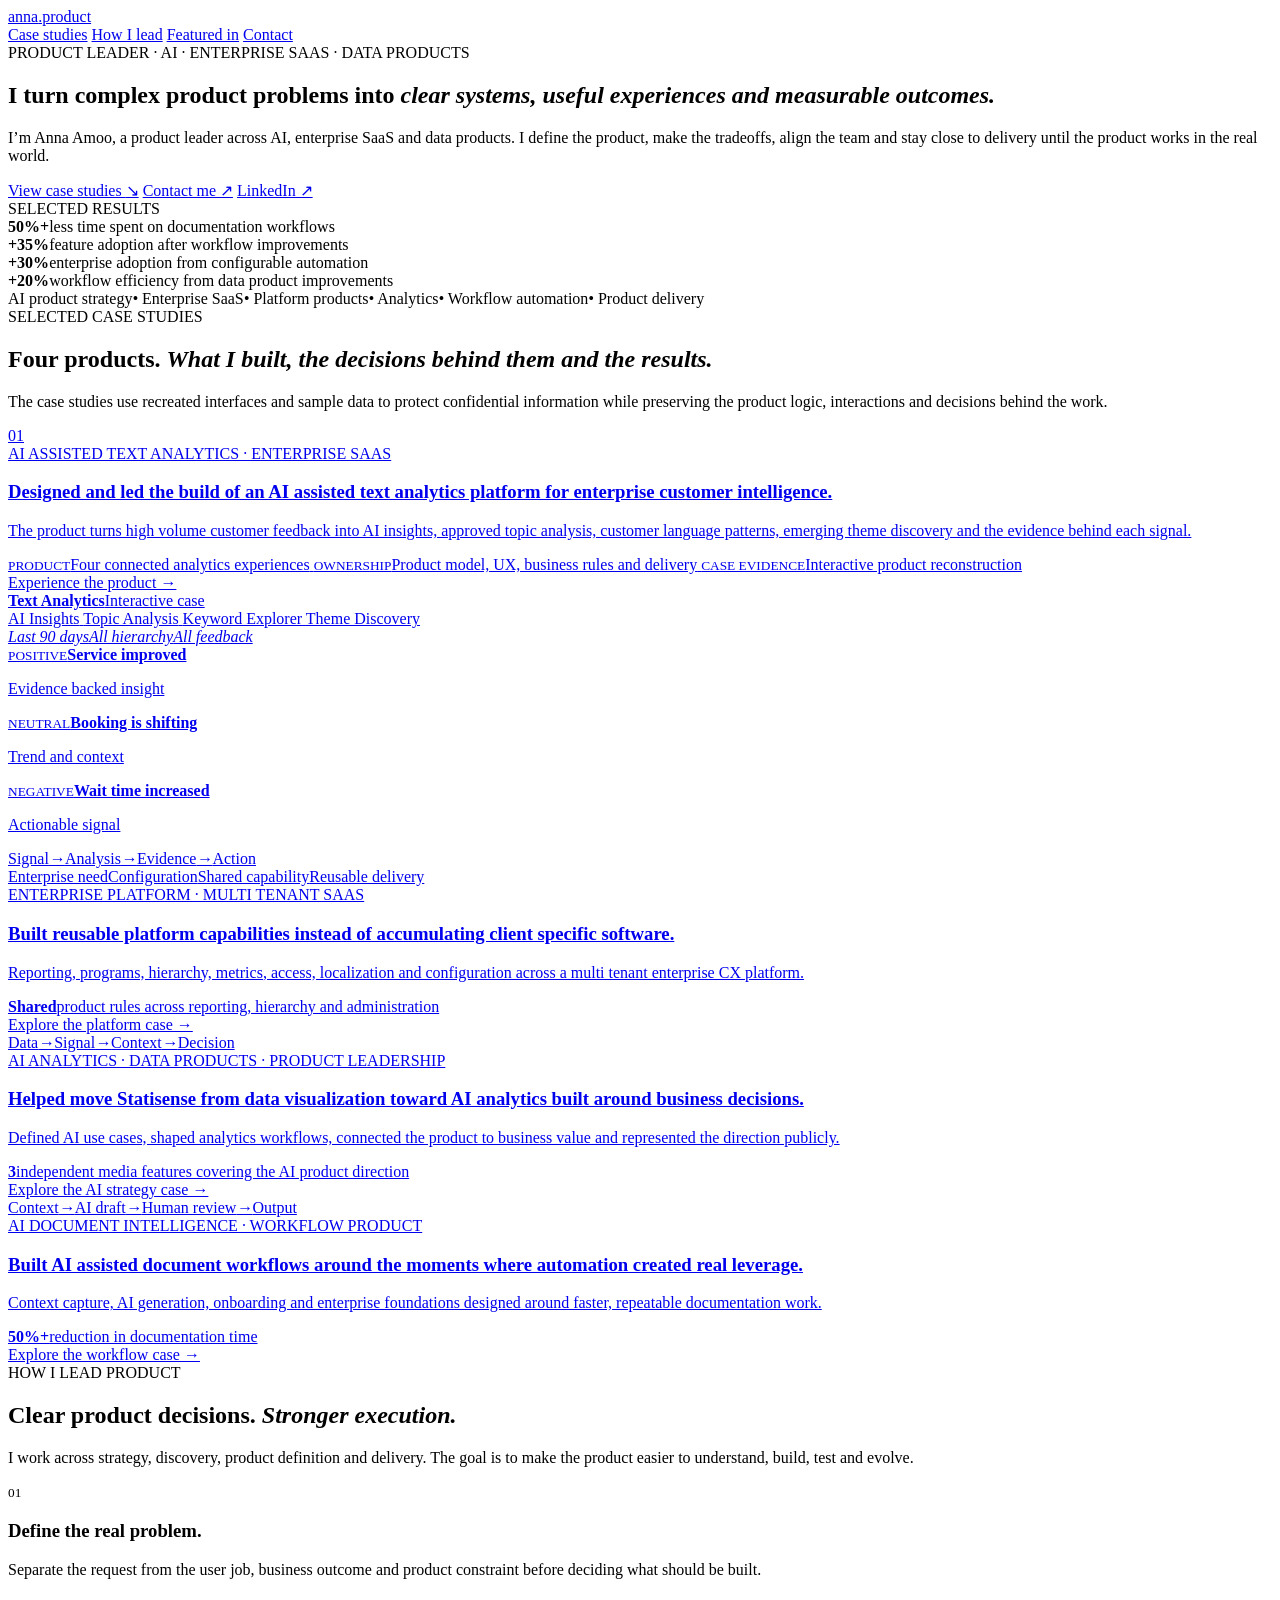
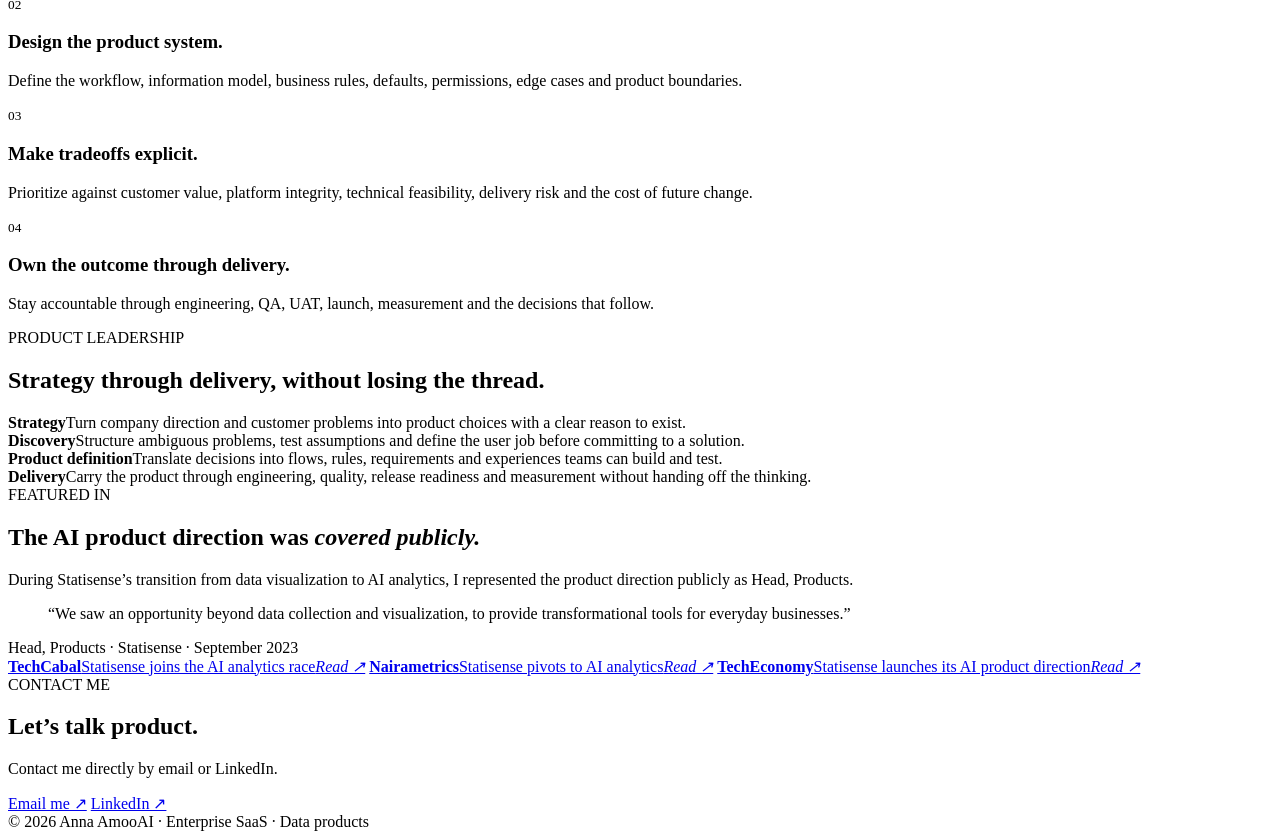
==== index.html @ 8c59b70c "Add index.html to Anna portfolio" ====
<!DOCTYPE html>
<html lang="en">
<head>
<meta charset="utf-8"/>
<meta name="viewport" content="width=device-width,initial-scale=1"/>
<meta name="theme-color" content="#111827"/>
<meta name="description" content="Product leadership portfolio of Anna Amoo featuring AI, enterprise SaaS, analytics and workflow products with interactive case studies."/>
<meta property="og:type" content="website"/>
<meta property="og:title" content="Anna Amoo | Product Leader"/>
<meta property="og:description" content="AI, enterprise SaaS, data products and workflow automation. Explore four product case studies and the decisions behind the work."/>
<meta property="og:url" content="https://annaamoo.github.io/"/>
<meta name="twitter:card" content="summary"/>
<link rel="canonical" href="https://annaamoo.github.io/"/>
<link rel="icon" href="favicon.svg" type="image/svg+xml"/>
<title>Anna Amoo | Product Leader, AI and Enterprise SaaS</title>
<link rel="stylesheet" href="styles.css"/>
<link rel="stylesheet" href="home-extra.css"/>
</head>
<body>
<header class="site-header shell">
  <a class="brand" href="#top" aria-label="Anna Amoo home">anna<span>.product</span></a>
  <nav class="nav" aria-label="Portfolio navigation">
    <a href="#work">Case studies</a>
    <a href="#leadership">How I lead</a>
    <a href="#featured">Featured in</a>
    <a href="#contact">Contact</a>
  </nav>
</header>

<main id="top">
<section class="portfolio-hero">
  <div class="shell hero-grid">
    <div class="hero-copy reveal">
      <div class="kicker">PRODUCT LEADER · AI · ENTERPRISE SAAS · DATA PRODUCTS</div>
      <h1>I turn complex product problems into <em>clear systems, useful experiences and measurable outcomes.</em></h1>
      <p class="lede">I’m Anna Amoo, a product leader across AI, enterprise SaaS and data products. I define the product, make the tradeoffs, align the team and stay close to delivery until the product works in the real world.</p>
      <div class="actions">
        <a class="btn light" href="#work">View case studies <span>↘</span></a>
        <a class="text-link" href="mailto:annaaamoo@gmail.com">Contact me ↗</a>
        <a class="text-link" href="https://www.linkedin.com/in/anna-amoo-1497a1155/" target="_blank" rel="noreferrer">LinkedIn ↗</a>
      </div>
    </div>
    <aside class="impact-panel reveal" aria-label="Selected product results">
      <div class="impact-label">SELECTED RESULTS</div>
      <div class="impact-stat"><b>50%+</b><span>less time spent on documentation workflows</span></div>
      <div class="impact-stat"><b>+35%</b><span>feature adoption after workflow improvements</span></div>
      <div class="impact-stat"><b>+30%</b><span>enterprise adoption from configurable automation</span></div>
      <div class="impact-stat"><b>+20%</b><span>workflow efficiency from data product improvements</span></div>
    </aside>
  </div>
</section>

<section class="scope-bar shell reveal" aria-label="Product scope">
  <span>AI product strategy</span><i>•</i>
  <span>Enterprise SaaS</span><i>•</i>
  <span>Platform products</span><i>•</i>
  <span>Analytics</span><i>•</i>
  <span>Workflow automation</span><i>•</i>
  <span>Product delivery</span>
</section>

<section class="section shell work-section" id="work">
  <div class="section-top reveal">
    <div>
      <div class="eyebrow">SELECTED CASE STUDIES</div>
      <h2>Four products. <em>What I built, the decisions behind them and the results.</em></h2>
    </div>
    <p>The case studies use recreated interfaces and sample data to protect confidential information while preserving the product logic, interactions and decisions behind the work.</p>
  </div>

  <a class="feature-case reveal" href="case-text-analytics.html">
    <div class="feature-case-copy">
      <div class="case-number">01</div>
      <div class="meta">AI ASSISTED TEXT ANALYTICS · ENTERPRISE SAAS</div>
      <h3>Designed and led the build of an AI assisted text analytics platform for enterprise customer intelligence.</h3>
      <p>The product turns high volume customer feedback into AI insights, approved topic analysis, customer language patterns, emerging theme discovery and the evidence behind each signal.</p>
      <div class="case-facts">
        <span><small>PRODUCT</small>Four connected analytics experiences</span>
        <span><small>OWNERSHIP</small>Product model, UX, business rules and delivery</span>
        <span><small>CASE EVIDENCE</small>Interactive product reconstruction</span>
      </div>
      <div class="case-cta">Experience the product →</div>
    </div>
    <div class="feature-preview">
      <div class="preview-top"><b>Text Analytics</b><span>Interactive case</span></div>
      <div class="preview-layout">
        <div class="preview-nav">
          <span class="active">AI Insights</span>
          <span>Topic Analysis</span>
          <span>Keyword Explorer</span>
          <span>Theme Discovery</span>
        </div>
        <div class="preview-canvas">
          <div class="preview-pills"><i>Last 90 days</i><i>All hierarchy</i><i>All feedback</i></div>
          <div class="preview-insights">
            <div><small>POSITIVE</small><b>Service improved</b><p>Evidence backed insight</p></div>
            <div><small>NEUTRAL</small><b>Booking is shifting</b><p>Trend and context</p></div>
            <div><small>NEGATIVE</small><b>Wait time increased</b><p>Actionable signal</p></div>
          </div>
          <div class="preview-evidence"><span>Signal</span><i>→</i><span>Analysis</span><i>→</i><span>Evidence</span><i>→</i><span>Action</span></div>
        </div>
      </div>
    </div>
  </a>

  <div class="case-grid">
    <a class="portfolio-case reveal" href="case-platform.html">
      <div class="case-visual platform-visual">
        <div class="platform-stack"><span>Enterprise need</span><span>Configuration</span><span class="active">Shared capability</span><span>Reusable delivery</span></div>
      </div>
      <div class="case-body">
        <div class="meta">ENTERPRISE PLATFORM · MULTI TENANT SAAS</div>
        <h3>Built reusable platform capabilities instead of accumulating client specific software.</h3>
        <p>Reporting, programs, hierarchy, metrics, access, localization and configuration across a multi tenant enterprise CX platform.</p>
        <div class="mini-proof"><b>Shared</b><span>product rules across reporting, hierarchy and administration</span></div>
        <div class="case-cta">Explore the platform case →</div>
      </div>
    </a>

    <a class="portfolio-case reveal" href="case-statisense.html">
      <div class="case-visual statisense-visual">
        <div class="decision-chain"><span>Data</span><i>→</i><span>Signal</span><i>→</i><span>Context</span><i>→</i><span class="active">Decision</span></div>
      </div>
      <div class="case-body">
        <div class="meta">AI ANALYTICS · DATA PRODUCTS · PRODUCT LEADERSHIP</div>
        <h3>Helped move Statisense from data visualization toward AI analytics built around business decisions.</h3>
        <p>Defined AI use cases, shaped analytics workflows, connected the product to business value and represented the direction publicly.</p>
        <div class="mini-proof"><b>3</b><span>independent media features covering the AI product direction</span></div>
        <div class="case-cta">Explore the AI strategy case →</div>
      </div>
    </a>

    <a class="portfolio-case reveal" href="case-fastdoc.html">
      <div class="case-visual fastdoc-visual">
        <div class="doc-flow"><span>Context</span><i>→</i><span class="active">AI draft</span><i>→</i><span>Human review</span><i>→</i><span>Output</span></div>
      </div>
      <div class="case-body">
        <div class="meta">AI DOCUMENT INTELLIGENCE · WORKFLOW PRODUCT</div>
        <h3>Built AI assisted document workflows around the moments where automation created real leverage.</h3>
        <p>Context capture, AI generation, onboarding and enterprise foundations designed around faster, repeatable documentation work.</p>
        <div class="mini-proof"><b>50%+</b><span>reduction in documentation time</span></div>
        <div class="case-cta">Explore the workflow case →</div>
      </div>
    </a>
  </div>
</section>

<section class="leadership-section" id="leadership">
  <div class="shell">
    <div class="section-top inverse reveal">
      <div>
        <div class="eyebrow">HOW I LEAD PRODUCT</div>
        <h2>Clear product decisions. <em>Stronger execution.</em></h2>
      </div>
      <p>I work across strategy, discovery, product definition and delivery. The goal is to make the product easier to understand, build, test and evolve.</p>
    </div>
    <div class="leadership-grid">
      <article class="lead-card reveal"><small>01</small><h3>Define the real problem.</h3><p>Separate the request from the user job, business outcome and product constraint before deciding what should be built.</p></article>
      <article class="lead-card reveal"><small>02</small><h3>Design the product system.</h3><p>Define the workflow, information model, business rules, defaults, permissions, edge cases and product boundaries.</p></article>
      <article class="lead-card reveal"><small>03</small><h3>Make tradeoffs explicit.</h3><p>Prioritize against customer value, platform integrity, technical feasibility, delivery risk and the cost of future change.</p></article>
      <article class="lead-card reveal"><small>04</small><h3>Own the outcome through delivery.</h3><p>Stay accountable through engineering, QA, UAT, launch, measurement and the decisions that follow.</p></article>
    </div>
  </div>
</section>

<section class="section shell proof-section">
  <div class="proof-story reveal">
    <div>
      <div class="eyebrow">PRODUCT LEADERSHIP</div>
      <h2>Strategy through delivery, without losing the thread.</h2>
    </div>
    <div class="proof-list">
      <div><b>Strategy</b><span>Turn company direction and customer problems into product choices with a clear reason to exist.</span></div>
      <div><b>Discovery</b><span>Structure ambiguous problems, test assumptions and define the user job before committing to a solution.</span></div>
      <div><b>Product definition</b><span>Translate decisions into flows, rules, requirements and experiences teams can build and test.</span></div>
      <div><b>Delivery</b><span>Carry the product through engineering, quality, release readiness and measurement without handing off the thinking.</span></div>
    </div>
  </div>
</section>

<section class="section shell featured-section" id="featured">
  <div class="feature-intro reveal">
    <div class="eyebrow">FEATURED IN</div>
    <h2>The AI product direction was <em>covered publicly.</em></h2>
    <p>During Statisense’s transition from data visualization to AI analytics, I represented the product direction publicly as Head, Products.</p>
  </div>

  <div class="media-spotlight reveal">
    <blockquote>“We saw an opportunity beyond data collection and visualization, to provide transformational tools for everyday businesses.”</blockquote>
    <div class="quote-credit">Head, Products · Statisense · September 2023</div>
    <div class="publication-row">
      <a href="https://techcabal.com/2023/09/19/statisense-raises-capital-joins-the-ai-analytics-race/" target="_blank" rel="noreferrer"><b>TechCabal</b><span>Statisense joins the AI analytics race</span><i>Read ↗</i></a>
      <a href="https://nairametrics.com/2023/09/19/leading-data-platform-statisense-raises-capital-pivots-to-building-ai-analytics-for-businesses-across-africa/" target="_blank" rel="noreferrer"><b>Nairametrics</b><span>Statisense pivots to AI analytics</span><i>Read ↗</i></a>
      <a href="https://techeconomy.ng/statisense-raises-capital-to-empower-african-businesses-through-ai" target="_blank" rel="noreferrer"><b>TechEconomy</b><span>Statisense launches its AI product direction</span><i>Read ↗</i></a>
    </div>
  </div>
</section>

<section class="contact-section shell" id="contact">
  <div class="contact-card reveal">
    <div>
      <div class="eyebrow">CONTACT ME</div>
      <h2>Let’s talk product.</h2>
      <p>Contact me directly by email or LinkedIn.</p>
    </div>
    <div class="contact-links">
      <a href="mailto:annaaamoo@gmail.com">Email me ↗</a>
      <a href="https://www.linkedin.com/in/anna-amoo-1497a1155/" target="_blank" rel="noreferrer">LinkedIn ↗</a>
    </div>
  </div>
</section>
</main>

<footer class="footer shell"><span>© <span data-year>2026</span> Anna Amoo</span><span>AI · Enterprise SaaS · Data products</span></footer>
<script src="script.js"></script>
</body>
</html>
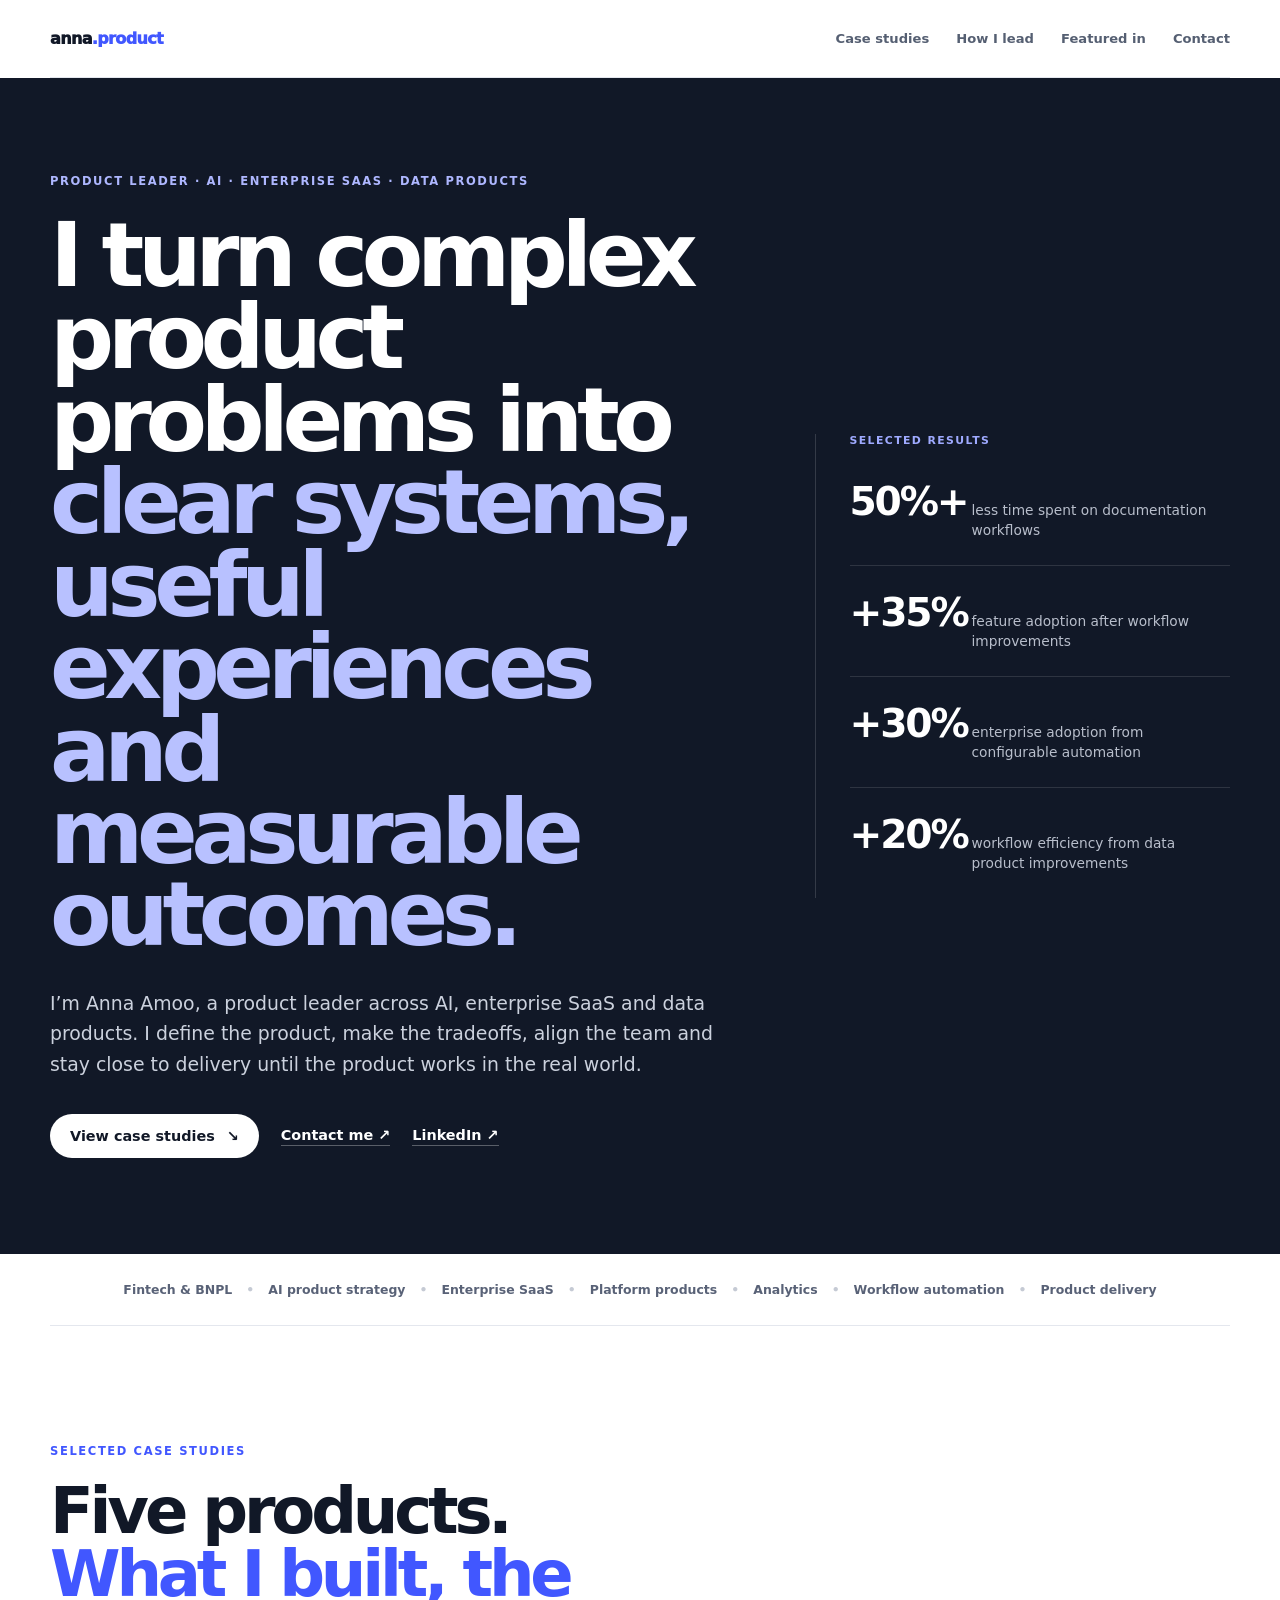
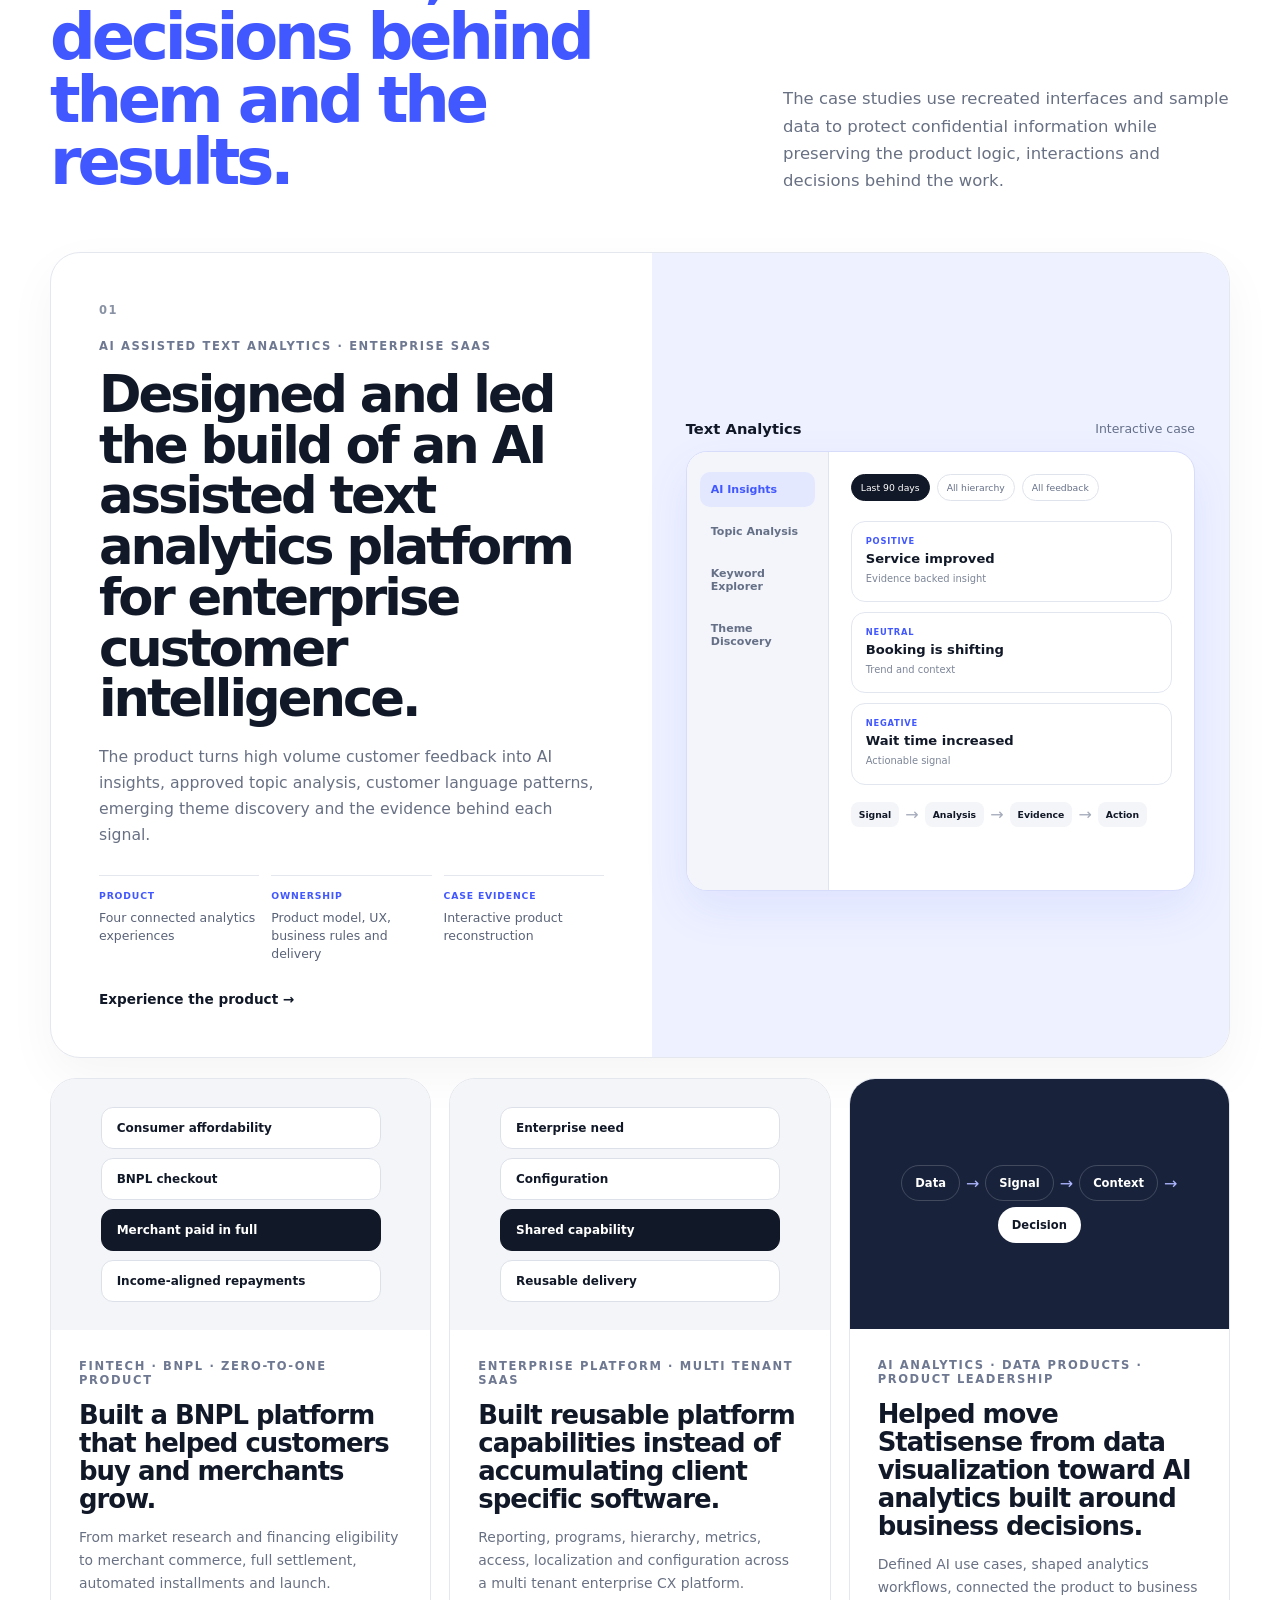
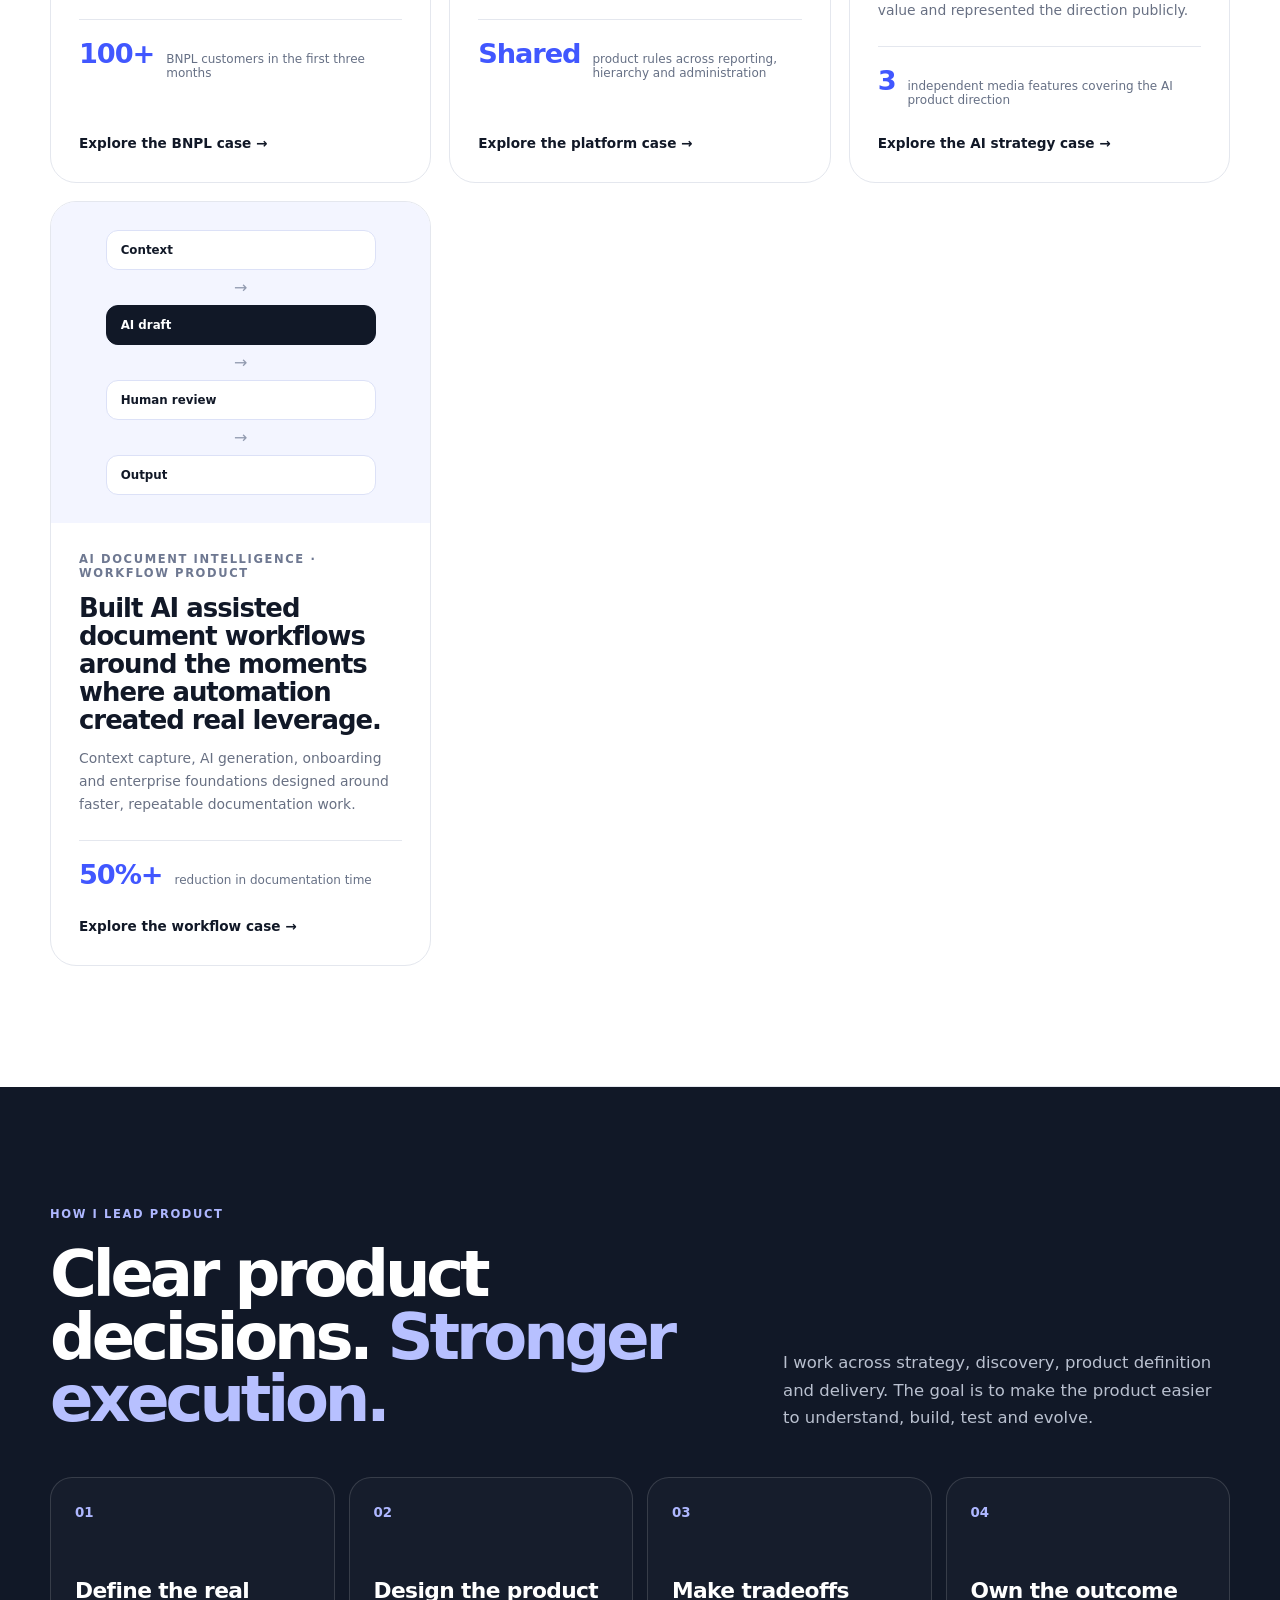
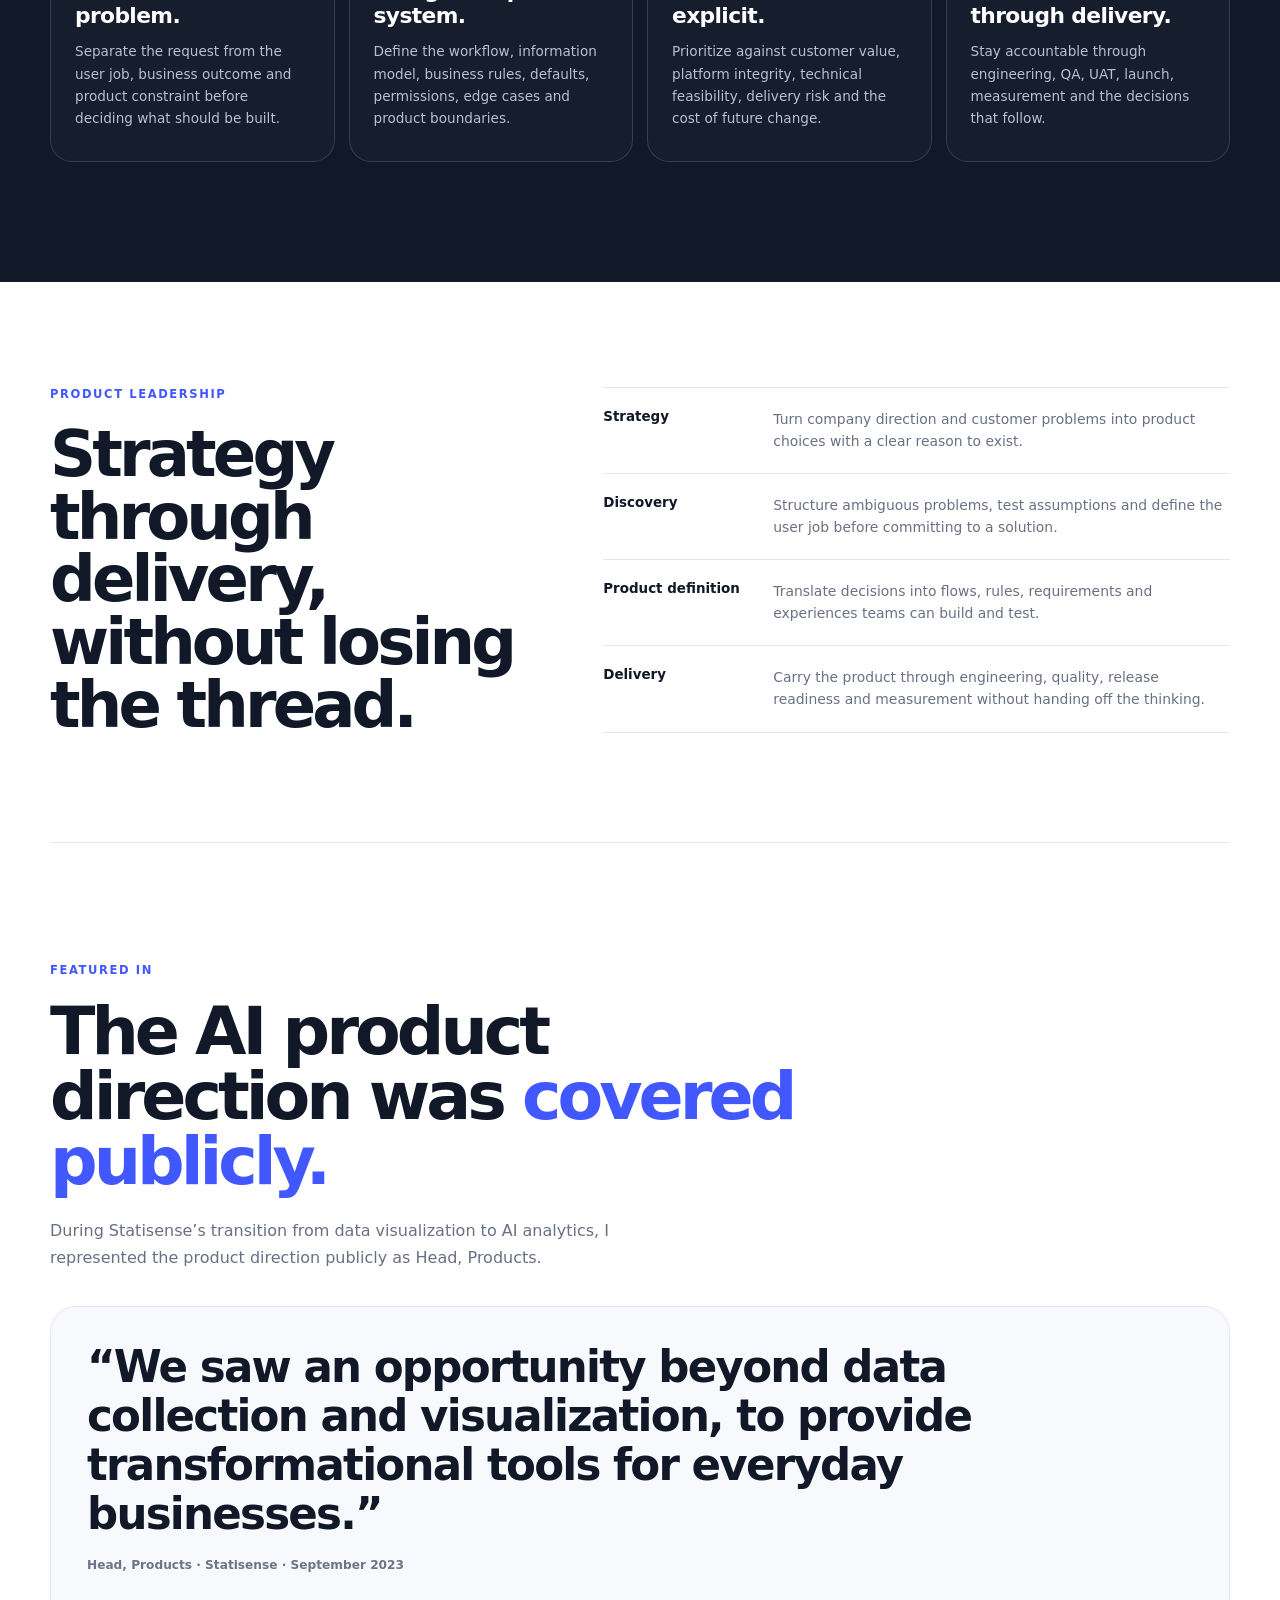
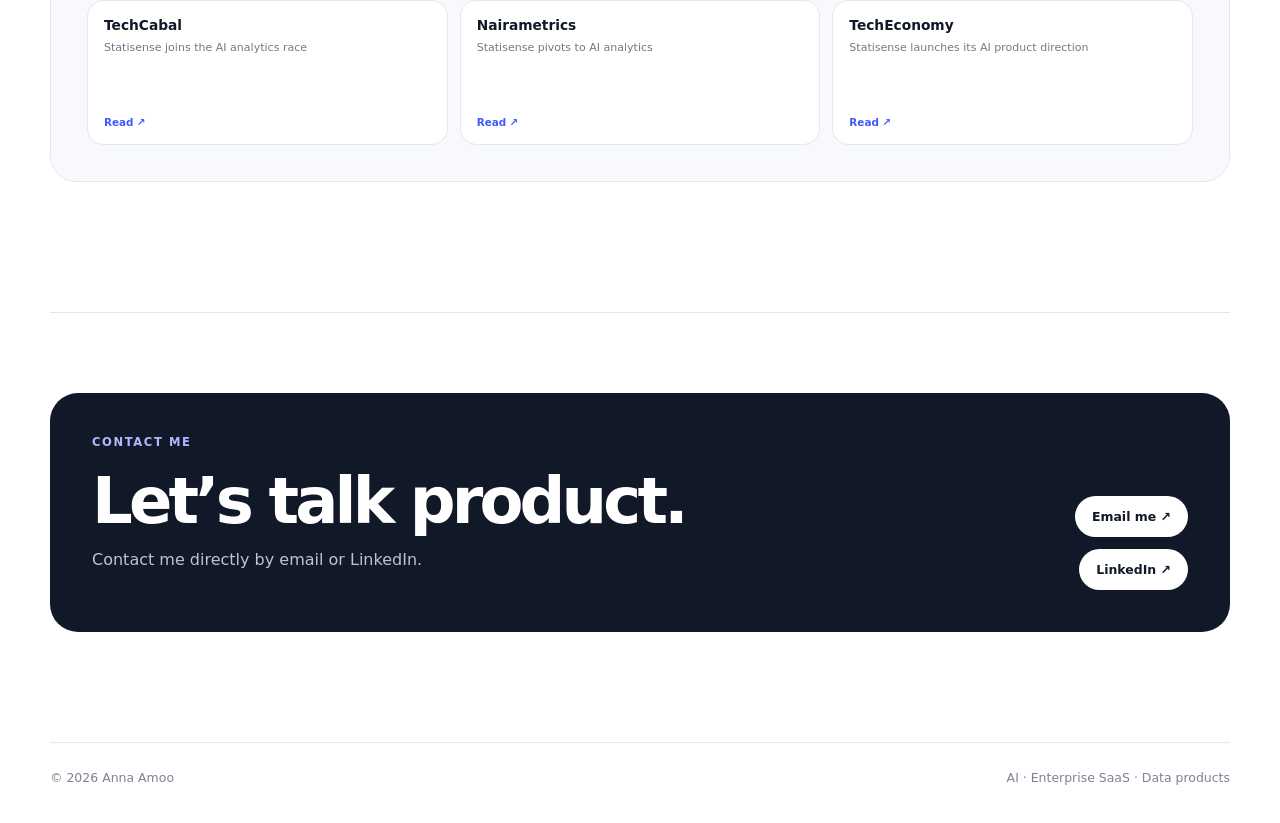
==== commit 7a3ae290: "Feature Clan BNPL case study on homepage" ====
--- a/index.html
+++ b/index.html
@@ -7,7 +7,7 @@
 <meta name="description" content="Product leadership portfolio of Anna Amoo featuring AI, enterprise SaaS, analytics and workflow products with interactive case studies."/>
 <meta property="og:type" content="website"/>
 <meta property="og:title" content="Anna Amoo | Product Leader"/>
-<meta property="og:description" content="AI, enterprise SaaS, data products and workflow automation. Explore four product case studies and the decisions behind the work."/>
+<meta property="og:description" content="AI, enterprise SaaS, data products and workflow automation. Explore five product case studies and the decisions behind the work."/>
 <meta property="og:url" content="https://annaamoo.github.io/"/>
 <meta name="twitter:card" content="summary"/>
 <link rel="canonical" href="https://annaamoo.github.io/"/>
@@ -51,7 +51,7 @@
 </section>
 
 <section class="scope-bar shell reveal" aria-label="Product scope">
-  <span>AI product strategy</span><i>•</i>
+  <span>Fintech & BNPL</span><i>•</i><span>AI product strategy</span><i>•</i>
   <span>Enterprise SaaS</span><i>•</i>
   <span>Platform products</span><i>•</i>
   <span>Analytics</span><i>•</i>
@@ -63,7 +63,7 @@
   <div class="section-top reveal">
     <div>
       <div class="eyebrow">SELECTED CASE STUDIES</div>
-      <h2>Four products. <em>What I built, the decisions behind them and the results.</em></h2>
+      <h2>Five products. <em>What I built, the decisions behind them and the results.</em></h2>
     </div>
     <p>The case studies use recreated interfaces and sample data to protect confidential information while preserving the product logic, interactions and decisions behind the work.</p>
   </div>
@@ -104,6 +104,7 @@
   </a>
 
   <div class="case-grid">
+<a class="portfolio-case reveal" href="case-clan.html"><div class="case-visual platform-visual"><div class="platform-stack"><span>Consumer affordability</span><span>BNPL checkout</span><span class="active">Merchant paid in full</span><span>Income-aligned repayments</span></div></div><div class="case-body"><div class="meta">FINTECH · BNPL · ZERO-TO-ONE PRODUCT</div><h3>Built a BNPL platform that helped customers buy and merchants grow.</h3><p>From market research and financing eligibility to merchant commerce, full settlement, automated installments and launch.</p><div class="mini-proof"><b>100+</b><span>BNPL customers in the first three months</span></div><div class="case-cta">Explore the BNPL case →</div></div></a>
     <a class="portfolio-case reveal" href="case-platform.html">
       <div class="case-visual platform-visual">
         <div class="platform-stack"><span>Enterprise need</span><span>Configuration</span><span class="active">Shared capability</span><span>Reusable delivery</span></div>
--- a/styles.css
+++ b/styles.css
@@ -0,0 +1,66 @@
+:root{
+  --bg:#ffffff;
+  --paper:#f7f8fb;
+  --ink:#111827;
+  --muted:#687083;
+  --line:#e4e7ee;
+  --accent:#4157ff;
+  --accent-soft:#eef1ff;
+  --navy:#111827;
+  --navy-2:#1a2440;
+  --radius:28px;
+  --shadow:0 24px 70px rgba(17,24,39,.10);
+  --max:1180px;
+}
+*{box-sizing:border-box}
+html{scroll-behavior:smooth}
+body{margin:0;background:var(--bg);color:var(--ink);font-family:Inter,ui-sans-serif,system-ui,-apple-system,BlinkMacSystemFont,"Segoe UI",sans-serif;-webkit-font-smoothing:antialiased}
+a{color:inherit}
+p{line-height:1.65}
+.shell{width:min(var(--max),calc(100% - 56px));margin:auto}
+.site-header{height:78px;display:flex;align-items:center;justify-content:space-between;border-bottom:1px solid var(--line);position:relative;z-index:10;background:#fff}
+.brand{text-decoration:none;font-size:1rem;font-weight:950;letter-spacing:-.04em}.brand span{color:var(--accent)}
+.nav{display:flex;gap:27px;align-items:center}.nav a{text-decoration:none;font-size:.82rem;font-weight:750;color:#555f72}.nav a:hover{color:var(--ink)}
+.hero-wrap{background:var(--navy);color:#fff}
+.hero{min-height:650px;display:grid;grid-template-columns:1.28fr .72fr;gap:70px;align-items:center;padding:88px 0}
+.kicker,.eyebrow,.meta,.proof-label,.support-head span{font-size:.72rem;letter-spacing:.14em;text-transform:uppercase;font-weight:900}
+.kicker{color:#9eabff;margin-bottom:26px}
+.hero h1{font-size:clamp(3.65rem,6.9vw,7.1rem);line-height:.92;letter-spacing:-.072em;margin:0;max-width:890px}.hero h1 em{font-style:normal;color:#b8c1ff}
+.lede{font-size:1.16rem;line-height:1.62;color:#cbd0dc;max-width:760px;margin:34px 0 0}
+.actions{display:flex;gap:22px;align-items:center;flex-wrap:wrap;margin-top:35px}.btn{display:inline-flex;align-items:center;gap:12px;text-decoration:none;border-radius:999px;padding:14px 20px;font-weight:850;font-size:.9rem}.btn.light{background:#fff;color:var(--ink)}.btn.light:hover{transform:translateY(-1px)}.text-link{color:#fff;text-decoration:none;font-weight:780;font-size:.9rem;border-bottom:1px solid rgba(255,255,255,.3);padding-bottom:2px}
+.hero-proof{border-left:1px solid rgba(255,255,255,.16);padding-left:34px}.proof-label{color:#93a2ff;margin-bottom:8px}.hero-metric{padding:22px 0;border-bottom:1px solid rgba(255,255,255,.13);display:grid;grid-template-columns:110px 1fr;gap:18px;align-items:baseline}.hero-metric:last-child{border-bottom:0}.hero-metric strong{font-size:2.35rem;letter-spacing:-.06em}.hero-metric span{font-size:.86rem;color:#b8becb;line-height:1.45}
+.credibility{min-height:72px;display:flex;align-items:center;justify-content:center;gap:14px;flex-wrap:wrap;border-bottom:1px solid var(--line);color:#566075;font-size:.77rem;font-weight:760}.credibility i{font-style:normal;color:#c2c7d2}
+.section{padding:120px 0;border-bottom:1px solid var(--line)}
+.section-top{display:grid;grid-template-columns:1.18fr .82fr;gap:90px;align-items:end;margin-bottom:58px}.eyebrow{color:var(--accent);margin-bottom:22px}.section h2,.section-top h2{font-size:clamp(2.8rem,5vw,5.35rem);line-height:.98;letter-spacing:-.065em;margin:0}.section h2 em,.section-top h2 em{font-style:normal;color:var(--accent)}.section-top>p{color:var(--muted);font-size:1.03rem;margin:0;max-width:540px}
+.flagship-list{display:grid;gap:20px}.flagship{display:grid;grid-template-columns:72px .9fr 1.35fr;border:1px solid var(--line);border-radius:var(--radius);overflow:hidden;text-decoration:none;background:#fff;min-height:480px;transition:transform .2s ease,box-shadow .2s ease}.flagship:hover{transform:translateY(-4px);box-shadow:var(--shadow)}.flagship-num{display:flex;align-items:flex-start;justify-content:center;padding-top:34px;font-size:.74rem;letter-spacing:.12em;color:#7b8498;font-weight:900;border-right:1px solid var(--line)}
+.flagship-visual{padding:36px;display:flex;flex-direction:column;justify-content:center;min-width:0}.flagship-copy{padding:48px 46px;display:flex;flex-direction:column;justify-content:center}.meta{color:#6e7891}.flagship-copy h3{font-size:clamp(2rem,3.3vw,3.45rem);letter-spacing:-.055em;line-height:1.02;margin:17px 0 20px}.challenge{font-size:.98rem;color:var(--muted);margin:0}.challenge b{color:var(--ink)}
+.evidence-columns{display:grid;grid-template-columns:repeat(3,1fr);gap:14px;margin-top:28px}.evidence-columns>div{border-top:1px solid var(--line);padding-top:14px}.evidence-columns small{display:block;color:var(--accent);font-size:.64rem;letter-spacing:.1em;font-weight:900;margin-bottom:7px}.evidence-columns span{display:block;color:#596277;font-size:.79rem;line-height:1.5}.open-link{margin-top:26px;font-size:.86rem;font-weight:900;color:var(--ink)}
+.visual-intelligence{background:#eef1ff;gap:12px}.signal-card{border:1px solid #d8ddff;background:#fff;border-radius:18px;padding:19px 20px;box-shadow:0 11px 30px rgba(65,87,255,.08)}.signal-card small{display:block;font-size:.59rem;letter-spacing:.11em;color:#7682af;font-weight:900}.signal-card b{display:block;font-size:1.12rem;margin:5px 0}.signal-card span{display:block;font-size:.75rem;color:#70788a;line-height:1.4}.signal-card.s2{margin-left:34px;background:#111827;color:#fff;border-color:#111827}.signal-card.s2 small{color:#aeb7ff}.signal-card.s2 span{color:#c4cad7}.signal-card.s3{margin-left:68px}
+.visual-platform-new{background:#f5f6f8}.decision-path{display:grid;gap:10px}.decision-path span{background:#fff;border:1px solid #dfe3ea;border-radius:14px;padding:14px 16px;font-size:.78rem;font-weight:850}.decision-path span.active{background:var(--navy);color:#fff;border-color:var(--navy)}.decision-path i{text-align:center;font-style:normal;color:#9aa2b2}.platform-note{margin-top:25px;font-size:.82rem;line-height:1.5;color:#5d6679;border-left:3px solid var(--accent);padding-left:13px}
+.visual-ai-strategy{background:var(--navy-2);color:#fff}.value-chain{display:grid;gap:11px}.value-chain span{border:1px solid rgba(255,255,255,.18);border-radius:15px;padding:15px 17px;font-size:.82rem;font-weight:850;background:rgba(255,255,255,.04)}.value-chain span.active{background:#fff;color:var(--navy);border-color:#fff}.value-chain i{text-align:center;color:#9faaff;font-style:normal}
+.supporting-head{display:flex;align-items:end;justify-content:space-between;margin:70px 0 20px;border-top:1px solid var(--line);padding-top:30px}.supporting-head span{color:var(--accent)}.supporting-head p{margin:0;color:var(--muted);font-size:.88rem}.support-grid{display:grid;grid-template-columns:repeat(3,1fr);gap:16px}.support-card{display:flex;flex-direction:column;min-height:390px;border:1px solid var(--line);border-radius:24px;padding:28px;text-decoration:none;background:#fff;transition:transform .2s ease,box-shadow .2s ease}.support-card:hover{transform:translateY(-4px);box-shadow:var(--shadow)}.support-top{display:flex;align-items:center;justify-content:space-between;color:#737d91;font-size:.64rem;letter-spacing:.1em;font-weight:900}.support-top strong{font-size:1.8rem;color:var(--accent);letter-spacing:-.05em}.support-card h3{font-size:1.55rem;line-height:1.08;letter-spacing:-.035em;margin:44px 0 12px}.support-card p{font-size:.87rem;color:var(--muted);margin:0}.support-proof{margin-top:auto;padding-top:24px;font-size:.83rem;border-top:1px solid var(--line);color:#5b6476}.support-card .open-link{margin-top:14px}
+.judgment-section{background:var(--navy);color:#fff;padding:120px 0}.section-top.inverse{margin-bottom:48px}.inverse .eyebrow{color:#aeb7ff}.inverse h2 em{color:#b7c0ff}.inverse>p{color:#b9c0cf}.judgment-grid{display:grid;grid-template-columns:repeat(4,1fr);gap:14px}.judgment{min-height:270px;border:1px solid rgba(255,255,255,.15);border-radius:22px;padding:24px;background:rgba(255,255,255,.025)}.judgment small{color:#9eaaff;font-weight:900}.judgment h3{font-size:1.35rem;line-height:1.12;margin:58px 0 12px;letter-spacing:-.025em}.judgment p{font-size:.86rem;color:#b8bfce;margin:0}
+.featured-section{padding-bottom:130px}.feature-intro{max-width:880px}.feature-intro h2{font-size:clamp(2.8rem,5.2vw,5.2rem);line-height:.98;letter-spacing:-.06em;margin:0}.feature-intro h2 em{font-style:normal;color:var(--accent)}.feature-intro p{color:var(--muted);max-width:660px;font-size:1rem;margin:24px 0 0}.media-spotlight{margin-top:48px;border-radius:30px;background:#f3f5ff;border:1px solid #dde2ff;padding:48px}.media-spotlight blockquote{margin:0;max-width:990px;font-size:clamp(2.1rem,4.3vw,4.2rem);line-height:1.05;letter-spacing:-.055em;font-weight:900;color:var(--ink)}.quote-credit{margin-top:24px;color:#68728a;font-size:.83rem;font-weight:780}.publication-row{display:grid;grid-template-columns:repeat(3,1fr);gap:12px;margin-top:44px}.publication-row a{text-decoration:none;border-top:1px solid #cfd5f3;padding:19px 3px 2px;display:flex;flex-direction:column;min-height:145px}.publication-row b{font-size:1.07rem}.publication-row span{font-size:.79rem;color:#6f7890;line-height:1.42;margin-top:8px}.publication-row i{margin-top:auto;font-style:normal;color:var(--accent);font-size:.76rem;font-weight:900}
+.contact-section{padding:0 0 105px}.contact-card{background:var(--navy);color:#fff;border-radius:30px;padding:54px;display:grid;grid-template-columns:1.25fr .75fr;gap:60px;align-items:end}.contact-card .eyebrow{color:#aeb7ff}.contact-card h2{font-size:clamp(2.7rem,4.8vw,4.8rem);line-height:1;letter-spacing:-.06em;margin:0}.contact-card p{color:#bbc2d0;max-width:700px}.contact-links{display:flex;flex-direction:column;align-items:flex-end;gap:12px}.contact-links a{text-decoration:none;border:1px solid rgba(255,255,255,.17);padding:13px 16px;border-radius:999px;font-weight:850;font-size:.82rem}.contact-links a:first-child{background:#fff;color:var(--navy)}
+.footer{display:flex;justify-content:space-between;border-top:1px solid var(--line);padding:27px 0 38px;color:#7c8495;font-size:.78rem}
+.reveal{opacity:0;transform:translateY(16px);transition:opacity .65s ease,transform .65s ease}.reveal.visible{opacity:1;transform:none}
+
+@media(max-width:1050px){
+  .hero{grid-template-columns:1fr;min-height:auto}.hero-proof{border-left:0;border-top:1px solid rgba(255,255,255,.16);padding:24px 0 0;display:grid;grid-template-columns:repeat(2,1fr);gap:0 20px}.proof-label{grid-column:1/-1}.hero-metric{grid-template-columns:90px 1fr}
+  .section-top{grid-template-columns:1fr;gap:24px}.flagship{grid-template-columns:58px 1fr}.flagship-visual{grid-column:2;padding:32px;min-height:320px}.flagship-copy{grid-column:2;padding:36px}.flagship-num{grid-row:1/3}.evidence-columns{grid-template-columns:1fr 1fr}.judgment-grid{grid-template-columns:1fr 1fr}.publication-row{grid-template-columns:1fr}.publication-row a{min-height:auto}.contact-card{grid-template-columns:1fr}.contact-links{align-items:flex-start}
+}
+@media(max-width:760px){
+  .shell,.site-header{width:min(var(--max),calc(100% - 28px))}.site-header{height:68px}.nav{display:none}.hero{padding:62px 0;gap:42px}.hero h1{font-size:clamp(3.1rem,14vw,5.5rem)}.hero-proof{grid-template-columns:1fr}.hero-metric{grid-template-columns:82px 1fr}.credibility{padding:18px 0;justify-content:flex-start}.section,.judgment-section{padding:82px 0}.flagship{display:block}.flagship-num{display:none}.flagship-visual{min-height:280px}.flagship-copy{padding:28px}.evidence-columns{grid-template-columns:1fr}.support-grid,.judgment-grid{grid-template-columns:1fr}.support-card{min-height:330px}.supporting-head{align-items:flex-start;gap:8px;flex-direction:column}.media-spotlight{padding:28px 22px}.contact-card{padding:30px}.footer{flex-direction:column;gap:8px}.publication-row{margin-top:30px}
+}
+
+
+/* Accessibility and interaction polish */
+button,input,select,textarea{font:inherit}
+a:focus-visible,button:focus-visible,input:focus-visible,select:focus-visible,textarea:focus-visible{
+  outline:3px solid rgba(65,87,255,.35);
+  outline-offset:3px;
+}
+@media (prefers-reduced-motion: reduce){
+  html{scroll-behavior:auto}
+  *,*::before,*::after{animation-duration:.01ms!important;animation-iteration-count:1!important;transition-duration:.01ms!important;scroll-behavior:auto!important}
+}
--- a/home-extra.css
+++ b/home-extra.css
@@ -0,0 +1,51 @@
+.portfolio-hero{background:#111827;color:#fff}
+.hero-grid{min-height:690px;display:grid;grid-template-columns:1.25fr .75fr;gap:72px;align-items:center;padding:96px 0}
+.portfolio-hero .kicker{color:#aeb7ff}
+.portfolio-hero h1{font-size:clamp(3.9rem,7vw,7.4rem);line-height:.92;letter-spacing:-.072em;margin:0;max-width:900px}
+.portfolio-hero h1 em{font-style:normal;color:#b8c1ff}
+.portfolio-hero .lede{font-size:1.18rem;line-height:1.62;color:#cbd1dd;max-width:760px;margin-top:32px}
+.impact-panel{border-left:1px solid rgba(255,255,255,.15);padding-left:34px}
+.impact-label{font-size:.68rem;letter-spacing:.13em;font-weight:900;color:#9faaff;margin-bottom:8px}
+.impact-stat{display:grid;grid-template-columns:104px 1fr;gap:18px;align-items:baseline;padding:24px 0;border-bottom:1px solid rgba(255,255,255,.12)}
+.impact-stat:last-child{border-bottom:0}.impact-stat b{font-size:2.45rem;letter-spacing:-.055em}.impact-stat span{font-size:.86rem;line-height:1.45;color:#b8becb}
+.scope-bar{min-height:72px;display:flex;align-items:center;justify-content:center;gap:14px;flex-wrap:wrap;border-bottom:1px solid var(--line);color:#596277;font-size:.78rem;font-weight:760}.scope-bar i{font-style:normal;color:#c5cad4}
+.work-section{padding-top:118px}
+.feature-case{display:grid;grid-template-columns:1.02fr .98fr;border:1px solid var(--line);border-radius:30px;overflow:hidden;text-decoration:none;background:#fff;box-shadow:0 18px 50px rgba(17,24,39,.045);transition:.22s ease;margin-bottom:20px}
+.feature-case:hover{transform:translateY(-4px);box-shadow:0 26px 70px rgba(17,24,39,.09)}
+.feature-case-copy{padding:50px 48px;display:flex;flex-direction:column}
+.case-number{font-size:.72rem;letter-spacing:.12em;font-weight:900;color:#8992a4;margin-bottom:22px}
+.feature-case h3{font-size:clamp(2.35rem,4vw,4.45rem);line-height:.99;letter-spacing:-.058em;margin:16px 0 20px}
+.feature-case p{font-size:.98rem;color:var(--muted);margin:0;max-width:650px}
+.case-facts{display:grid;grid-template-columns:repeat(3,1fr);gap:12px;margin-top:28px}
+.case-facts span{border-top:1px solid var(--line);padding-top:13px;font-size:.78rem;line-height:1.45;color:#596277}
+.case-facts small{display:block;color:var(--accent);font-size:.58rem;letter-spacing:.09em;font-weight:900;margin-bottom:6px}
+.case-cta{margin-top:auto;padding-top:28px;font-size:.85rem;font-weight:900;color:var(--ink)}
+.feature-preview{background:#eef1ff;padding:34px;display:flex;flex-direction:column;justify-content:center}
+.preview-top{display:flex;justify-content:space-between;align-items:center;margin-bottom:14px;font-size:.78rem}.preview-top b{font-size:.92rem}.preview-top span{color:#65708b}
+.preview-layout{display:grid;grid-template-columns:142px 1fr;border:1px solid #d7dcfa;border-radius:21px;background:#fff;overflow:hidden;min-height:440px;box-shadow:0 18px 46px rgba(65,87,255,.09)}
+.preview-nav{background:#f3f5fb;border-right:1px solid #e0e4f2;padding:20px 13px;display:flex;flex-direction:column;gap:7px}
+.preview-nav span{padding:11px;border-radius:10px;font-size:.69rem;font-weight:820;color:#657087}.preview-nav span.active{background:#e4e8ff;color:#4157ff}
+.preview-canvas{padding:22px}
+.preview-pills{display:flex;gap:7px;flex-wrap:wrap}.preview-pills i{font-style:normal;border:1px solid #dfe3eb;border-radius:999px;padding:7px 9px;font-size:.58rem;color:#667087}.preview-pills i:first-child{background:#111827;color:#fff;border-color:#111827}
+.preview-insights{display:grid;gap:10px;margin-top:20px}.preview-insights div{border:1px solid #e2e6ef;border-radius:14px;padding:14px}.preview-insights small{display:block;font-size:.52rem;letter-spacing:.09em;color:#4157ff;font-weight:900}.preview-insights b{display:block;margin:5px 0;font-size:.82rem}.preview-insights p{font-size:.62rem;color:#7c8597;margin:0}
+.preview-evidence{display:flex;align-items:center;gap:6px;flex-wrap:wrap;margin-top:17px}.preview-evidence span{font-size:.58rem;background:#f4f5f8;border-radius:8px;padding:7px 8px;font-weight:780}.preview-evidence i{font-style:normal;color:#a4abba}
+.case-grid{display:grid;grid-template-columns:repeat(3,1fr);gap:18px}
+.portfolio-case{display:flex;flex-direction:column;text-decoration:none;border:1px solid var(--line);border-radius:26px;overflow:hidden;background:#fff;min-height:610px;transition:.22s ease}
+.portfolio-case:hover{transform:translateY(-4px);box-shadow:var(--shadow)}
+.case-visual{min-height:250px;padding:28px;display:flex;align-items:center;justify-content:center}
+.platform-visual{background:#f4f5f8}.platform-stack{display:grid;gap:9px;width:100%;max-width:280px}.platform-stack span{border:1px solid #dce1e9;border-radius:12px;background:#fff;padding:13px 15px;font-size:.75rem;font-weight:820}.platform-stack span.active{background:#111827;color:#fff;border-color:#111827}
+.statisense-visual{background:#18223b;color:#fff}.decision-chain{display:flex;align-items:center;gap:6px;flex-wrap:wrap;justify-content:center}.decision-chain span{border:1px solid rgba(255,255,255,.18);border-radius:999px;padding:10px 13px;font-size:.72rem;font-weight:850}.decision-chain span.active{background:#fff;color:#111827}.decision-chain i{font-style:normal;color:#aeb7ff}
+.fastdoc-visual{background:#f3f5ff}.doc-flow{display:grid;gap:8px;width:100%;max-width:270px}.doc-flow span{border:1px solid #dce1f7;background:#fff;border-radius:12px;padding:12px 14px;font-size:.74rem;font-weight:820}.doc-flow span.active{background:#111827;color:#fff;border-color:#111827}.doc-flow i{font-style:normal;text-align:center;color:#929bb0}
+.case-body{padding:29px 28px 31px;display:flex;flex-direction:column;flex:1}
+.case-body h3{font-size:1.62rem;line-height:1.08;letter-spacing:-.038em;margin:14px 0 13px}.case-body p{font-size:.87rem;color:var(--muted);margin:0}
+.mini-proof{margin-top:24px;padding-top:18px;border-top:1px solid var(--line);display:flex;gap:12px;align-items:baseline}.mini-proof b{font-size:1.7rem;letter-spacing:-.04em;color:var(--accent)}.mini-proof span{font-size:.75rem;color:#667085}
+.leadership-section{background:#111827;color:#fff;padding:120px 0}.leadership-section .section-top{margin-bottom:46px}.leadership-grid{display:grid;grid-template-columns:repeat(4,1fr);gap:14px}
+.lead-card{min-height:285px;border:1px solid rgba(255,255,255,.14);border-radius:22px;padding:24px;background:rgba(255,255,255,.025)}.lead-card small{color:#aeb7ff;font-weight:900}.lead-card h3{font-size:1.36rem;line-height:1.13;letter-spacing:-.028em;margin:58px 0 12px}.lead-card p{font-size:.85rem;color:#b9c0ce;margin:0}
+.proof-section{padding-top:105px;padding-bottom:105px}.proof-story{display:grid;grid-template-columns:.85fr 1.15fr;gap:90px;align-items:start}.proof-story h2{font-size:clamp(3rem,5vw,5.2rem);line-height:.98;letter-spacing:-.06em;margin:0}.proof-list{display:grid;gap:0;border-top:1px solid var(--line)}
+.proof-list div{display:grid;grid-template-columns:150px 1fr;gap:20px;padding:21px 0;border-bottom:1px solid var(--line)}.proof-list b{font-size:.84rem}.proof-list span{font-size:.87rem;line-height:1.55;color:var(--muted)}
+.feature-intro{max-width:760px}.feature-intro p{color:var(--muted);font-size:1rem}
+.media-spotlight{margin-top:35px;border:1px solid var(--line);border-radius:26px;padding:36px;background:#f8f9fc}.media-spotlight blockquote{font-size:clamp(1.7rem,3.4vw,3.1rem);line-height:1.13;letter-spacing:-.04em;margin:0}.quote-credit{margin-top:18px;font-size:.76rem;color:#6c7587}.publication-row{display:grid;grid-template-columns:repeat(3,1fr);gap:12px;margin-top:28px}.publication-row a{display:flex;flex-direction:column;text-decoration:none;border:1px solid var(--line);border-radius:16px;padding:16px;background:#fff}.publication-row b{font-size:.86rem}.publication-row span{font-size:.69rem;color:#70798b;margin:7px 0 15px}.publication-row i{font-size:.65rem;font-style:normal;font-weight:850;color:var(--accent)}
+.contact-section{padding:80px 0 110px}.contact-card{border-radius:28px;background:#111827;color:#fff;padding:42px;display:grid;grid-template-columns:1fr auto;gap:40px;align-items:end}.contact-card h2{font-size:clamp(2.8rem,5vw,5rem);letter-spacing:-.06em;line-height:.95;margin:0}.contact-card p{color:#bdc4d0}.contact-links{display:flex;gap:12px;flex-wrap:wrap}.contact-links a{text-decoration:none;background:#fff;color:#111827;border-radius:999px;padding:12px 16px;font-size:.78rem;font-weight:900}
+.feature-case-copy,.case-body,.preview-canvas{min-width:0}.portfolio-case h3,.feature-case h3{overflow-wrap:break-word}
+@media(max-width:1050px){.hero-grid{grid-template-columns:1fr;min-height:auto;padding:78px 0}.impact-panel{border-left:0;border-top:1px solid rgba(255,255,255,.15);padding:24px 0 0;display:grid;grid-template-columns:repeat(2,1fr);gap:0 20px}.impact-label{grid-column:1/-1}.feature-case{grid-template-columns:1fr}.feature-preview{min-height:500px}.case-grid{grid-template-columns:1fr 1fr}.leadership-grid{grid-template-columns:1fr 1fr}.proof-story{grid-template-columns:1fr;gap:36px}}
+@media(max-width:760px){.hero-grid{padding:62px 0}.portfolio-hero h1{font-size:clamp(3.1rem,14vw,5.5rem)}.impact-panel{grid-template-columns:1fr}.impact-stat{grid-template-columns:82px 1fr}.feature-case-copy{padding:30px 26px}.case-facts{grid-template-columns:1fr}.feature-preview{padding:20px;min-height:auto}.preview-layout{grid-template-columns:1fr;min-height:0}.preview-nav{display:grid;grid-template-columns:1fr 1fr;border-right:0;border-bottom:1px solid #e0e4f2}.case-grid,.leadership-grid{grid-template-columns:1fr}.portfolio-case{min-height:0}.case-visual{min-height:220px}.proof-list div{grid-template-columns:1fr;gap:6px}.site-header .nav{display:flex;gap:14px}.site-header .nav a{display:none}.site-header .nav a:first-child,.site-header .nav a:last-child{display:inline}.publication-row{grid-template-columns:1fr}.contact-card{grid-template-columns:1fr}}
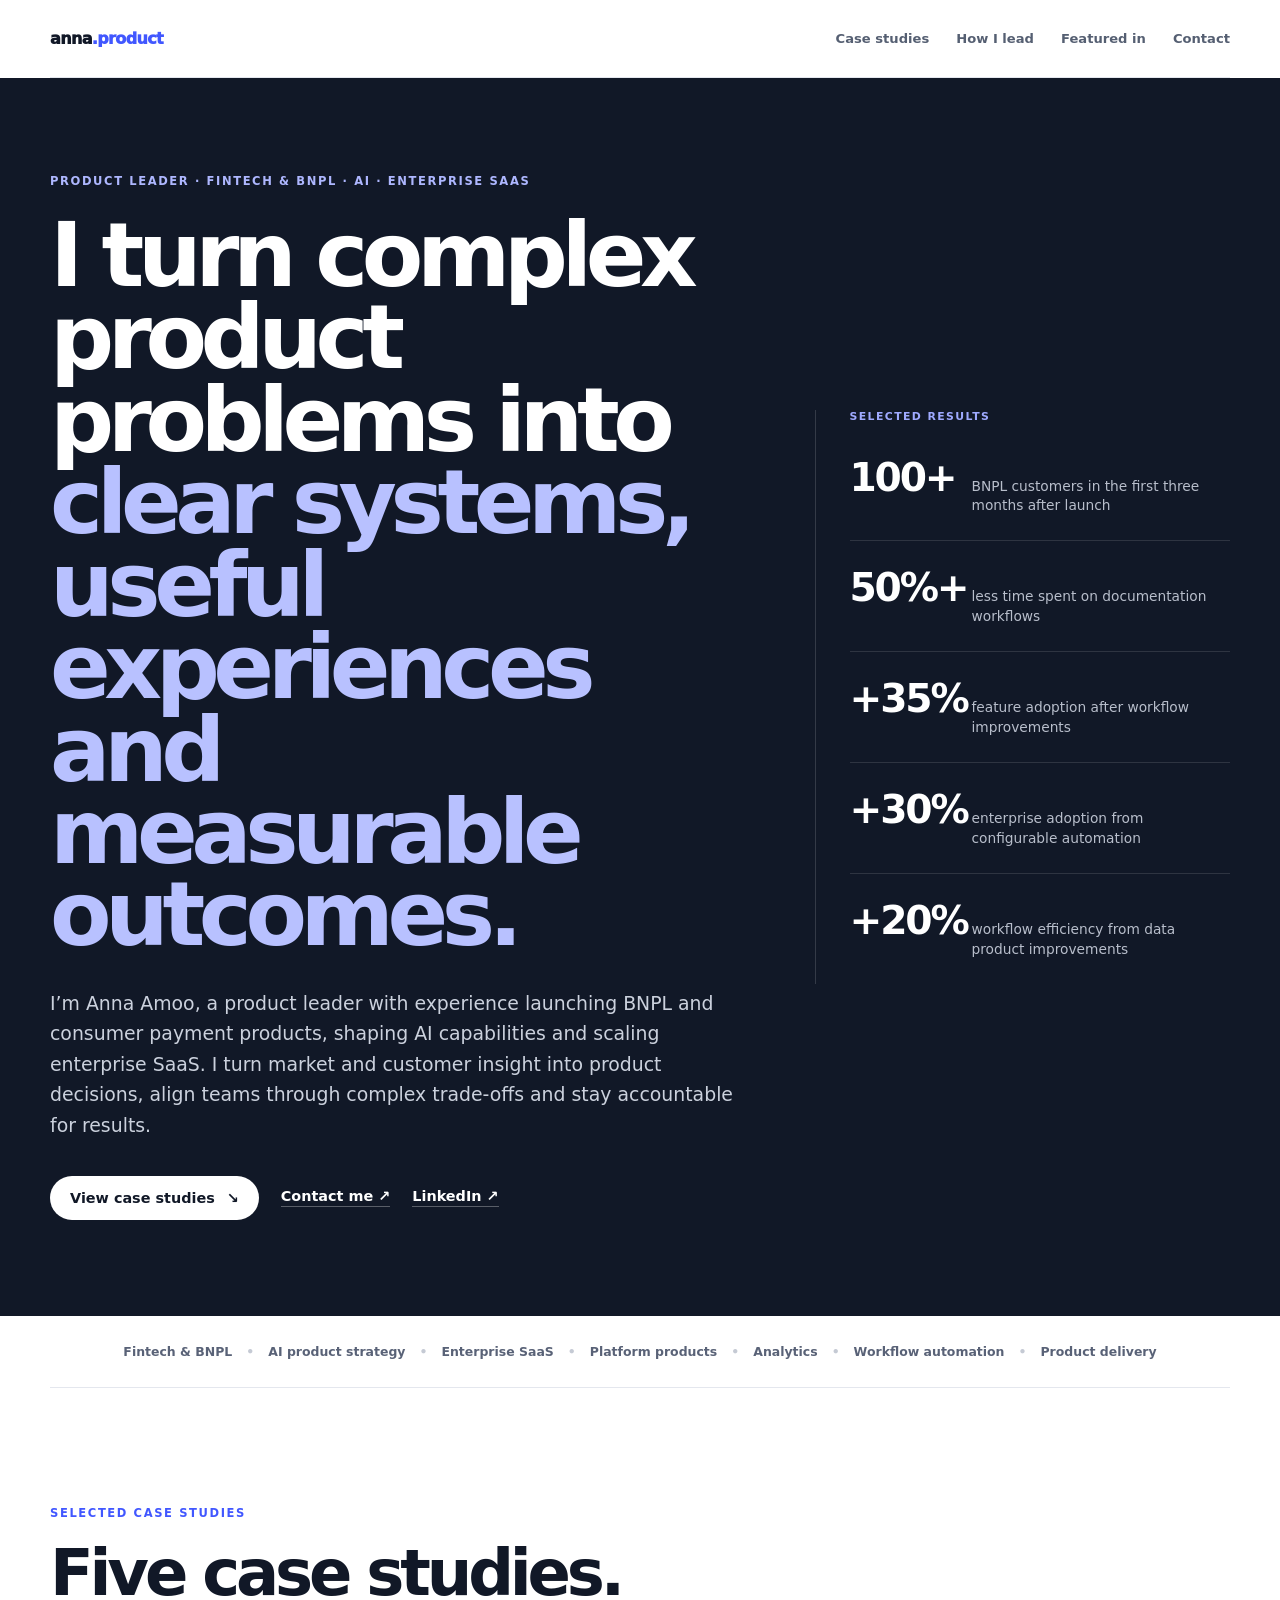
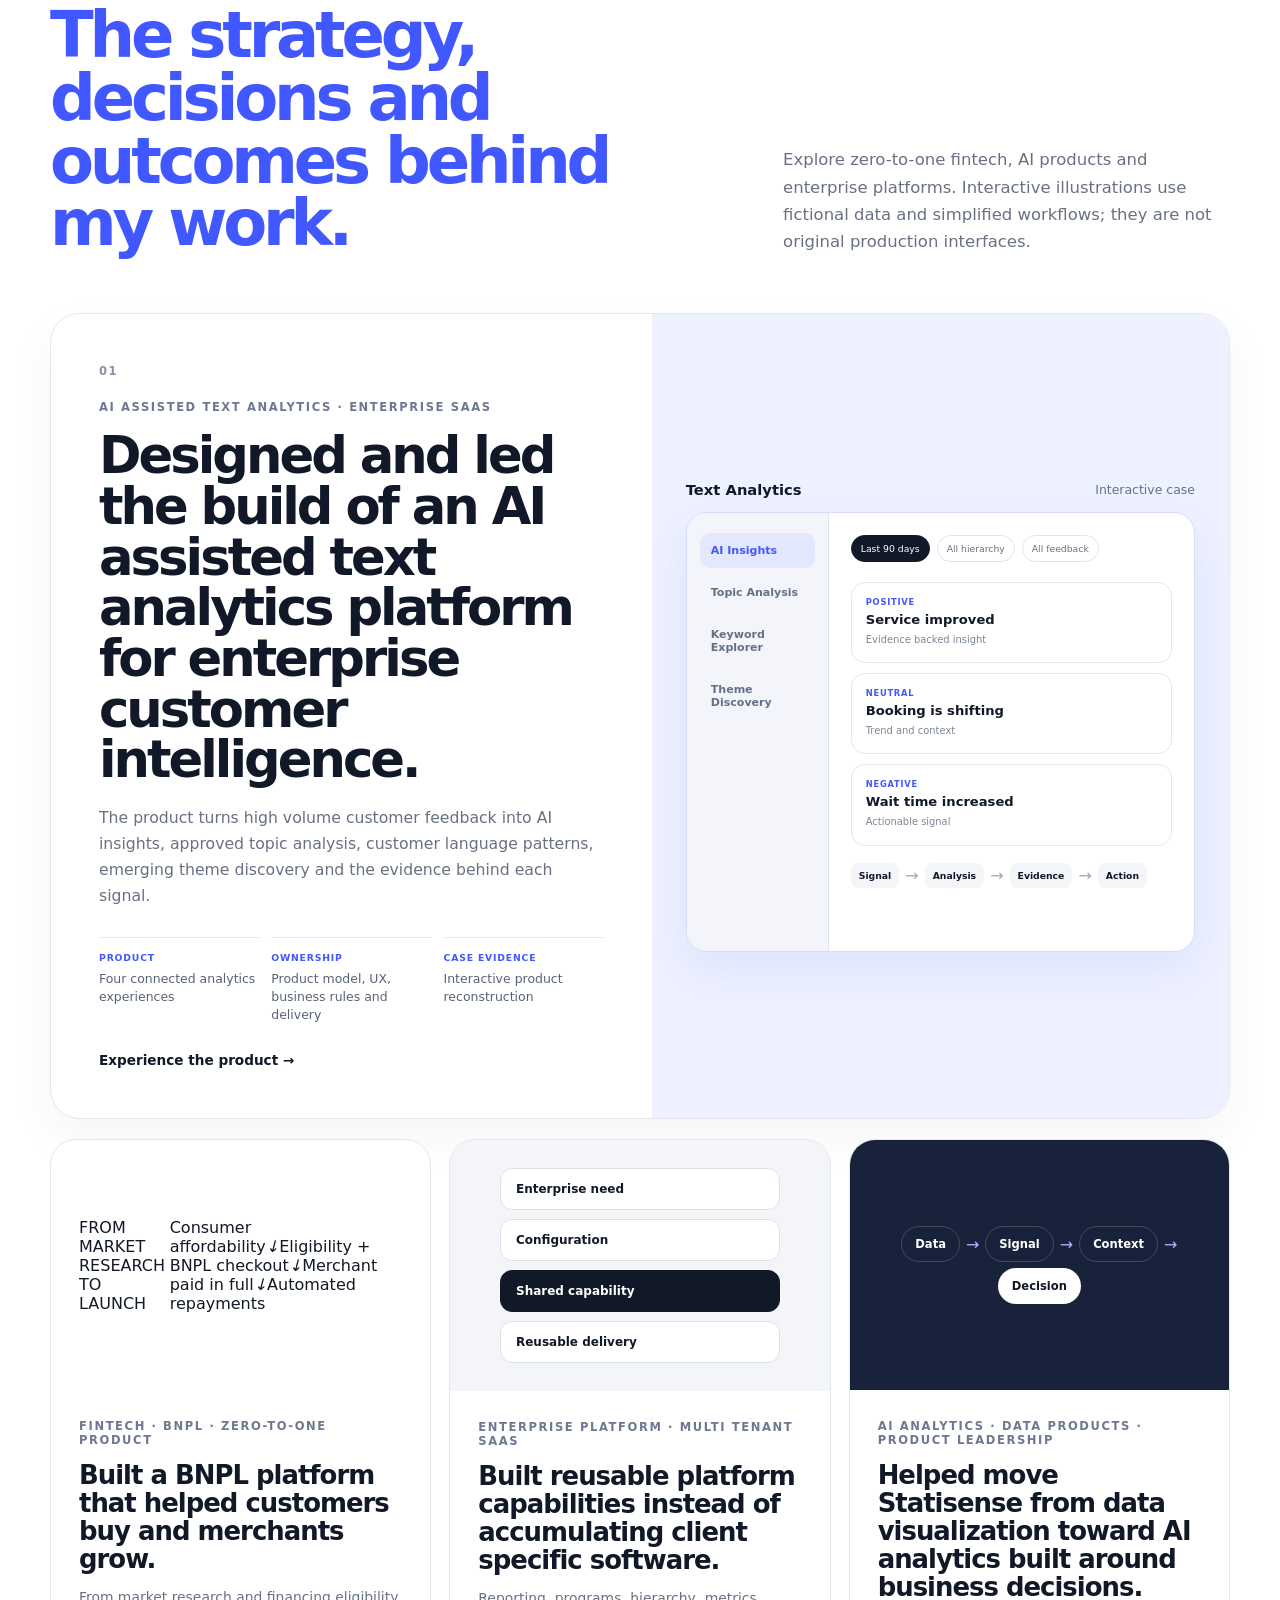
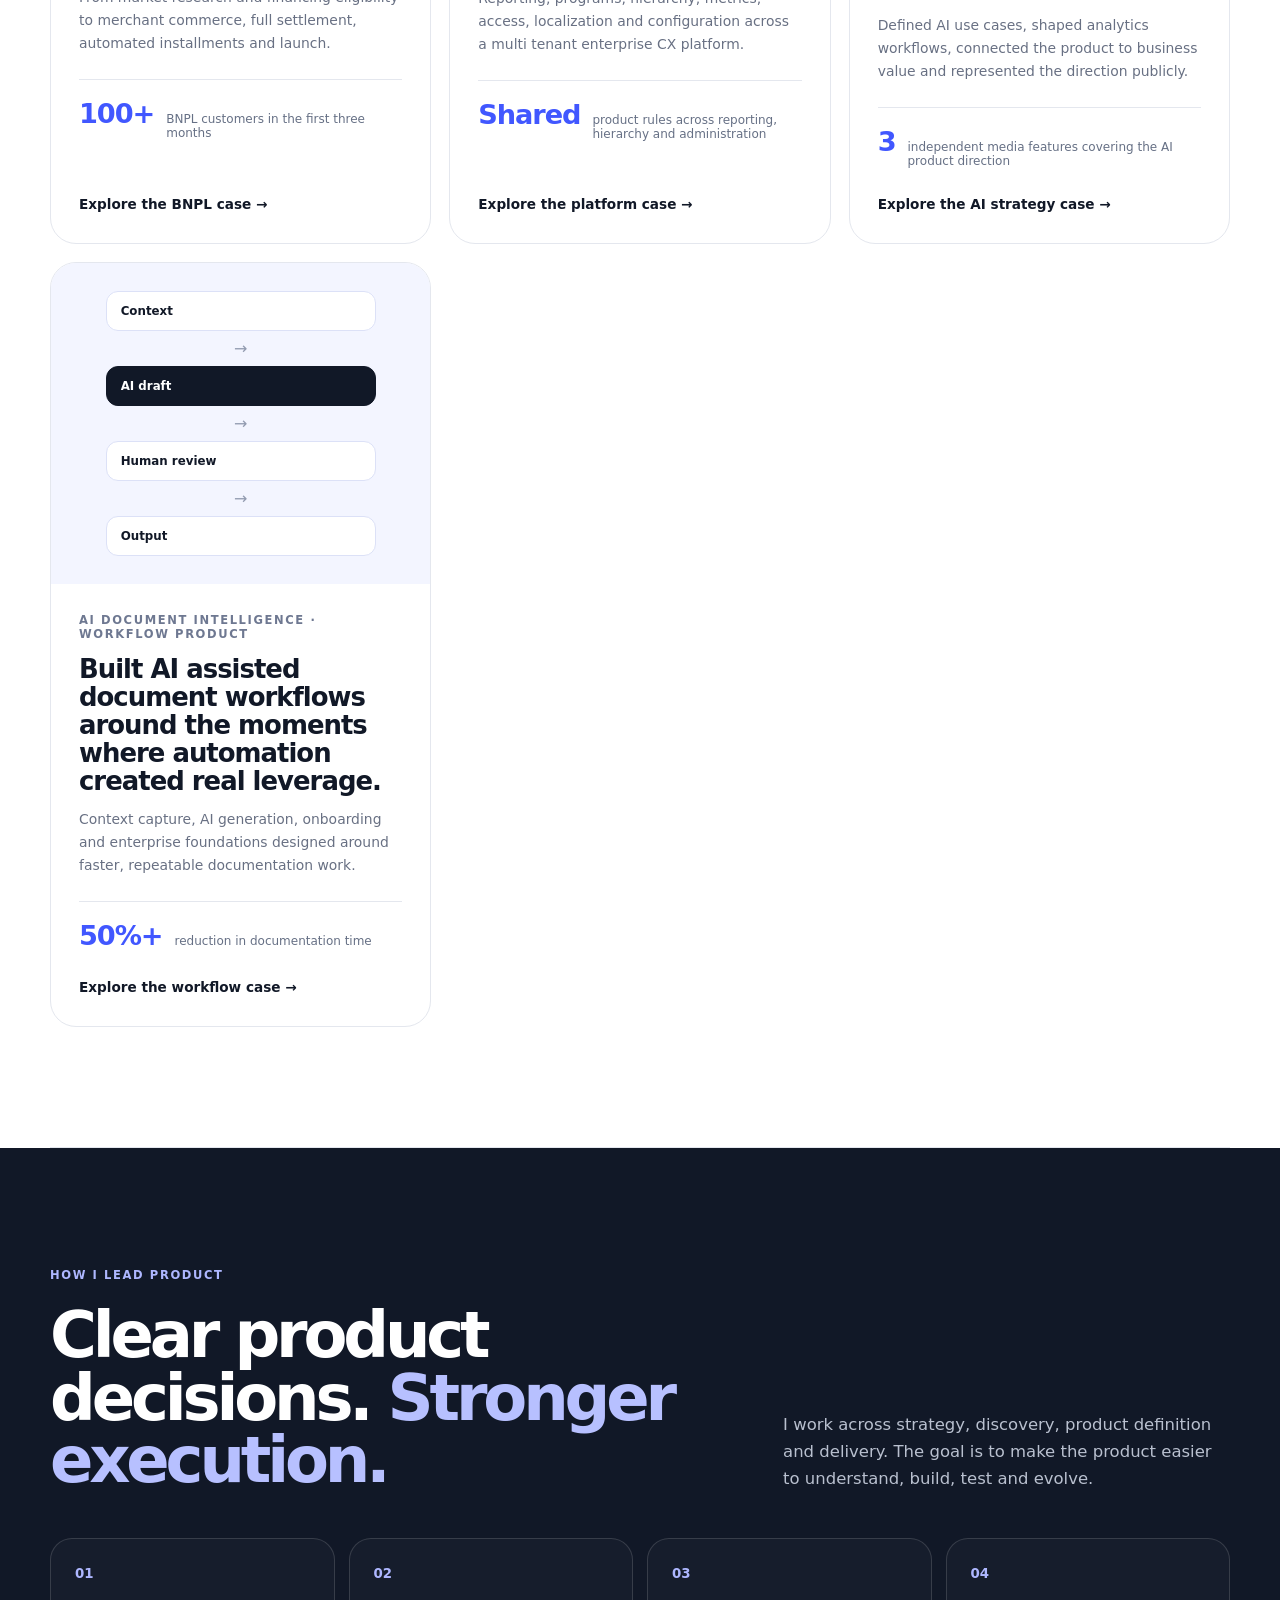
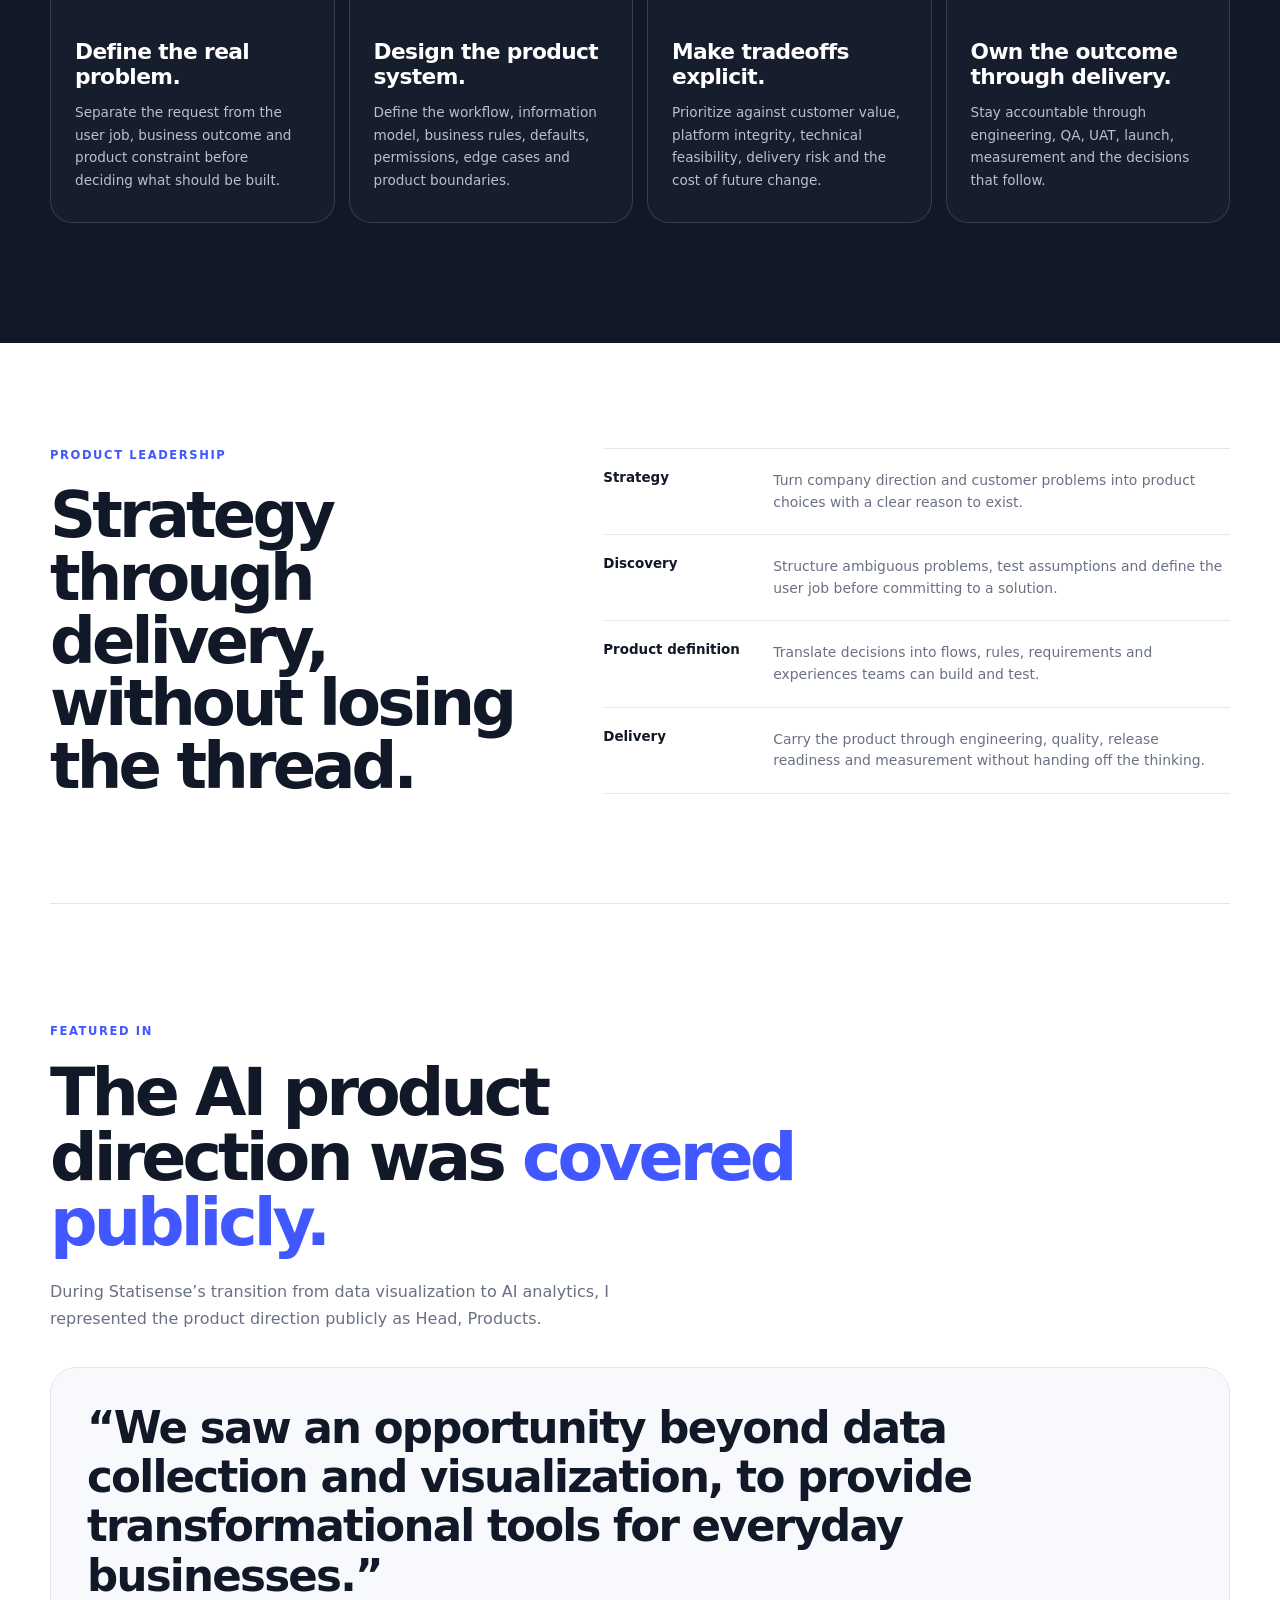
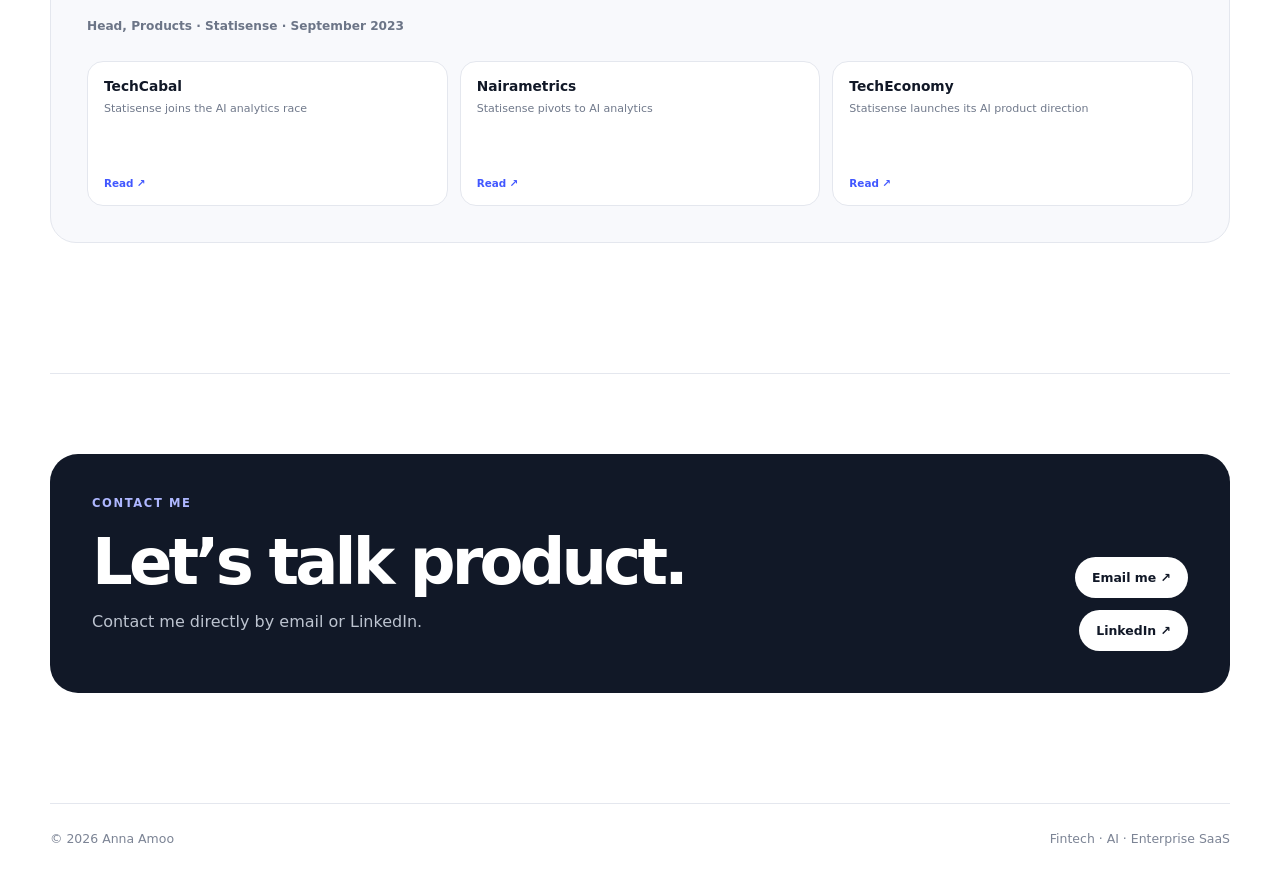
==== commit e6507545: "Refine portfolio positioning, Clan feature card and five-case layout" ====
--- a/index.html
+++ b/index.html
@@ -4,15 +4,15 @@
 <meta charset="utf-8"/>
 <meta name="viewport" content="width=device-width,initial-scale=1"/>
 <meta name="theme-color" content="#111827"/>
-<meta name="description" content="Product leadership portfolio of Anna Amoo featuring AI, enterprise SaaS, analytics and workflow products with interactive case studies."/>
+<meta name="description" content="Product portfolio of Anna Amoo: fintech, BNPL, consumer payments, AI and enterprise SaaS, with five product case studies."/>
 <meta property="og:type" content="website"/>
 <meta property="og:title" content="Anna Amoo | Product Leader"/>
-<meta property="og:description" content="AI, enterprise SaaS, data products and workflow automation. Explore five product case studies and the decisions behind the work."/>
+<meta property="og:description" content="Fintech, BNPL, consumer payments, AI and enterprise SaaS. Explore five product case studies and the decisions behind the work."/>
 <meta property="og:url" content="https://annaamoo.github.io/"/>
 <meta name="twitter:card" content="summary"/>
 <link rel="canonical" href="https://annaamoo.github.io/"/>
 <link rel="icon" href="favicon.svg" type="image/svg+xml"/>
-<title>Anna Amoo | Product Leader, AI and Enterprise SaaS</title>
+<title>Anna Amoo | Fintech, AI & SaaS Product Leader</title>
 <link rel="stylesheet" href="styles.css"/>
 <link rel="stylesheet" href="home-extra.css"/>
 </head>
@@ -31,9 +31,9 @@
 <section class="portfolio-hero">
   <div class="shell hero-grid">
     <div class="hero-copy reveal">
-      <div class="kicker">PRODUCT LEADER · AI · ENTERPRISE SAAS · DATA PRODUCTS</div>
+      <div class="kicker">PRODUCT LEADER · FINTECH & BNPL · AI · ENTERPRISE SAAS</div>
       <h1>I turn complex product problems into <em>clear systems, useful experiences and measurable outcomes.</em></h1>
-      <p class="lede">I’m Anna Amoo, a product leader across AI, enterprise SaaS and data products. I define the product, make the tradeoffs, align the team and stay close to delivery until the product works in the real world.</p>
+      <p class="lede">I’m Anna Amoo, a product leader with experience launching BNPL and consumer payment products, shaping AI capabilities and scaling enterprise SaaS. I turn market and customer insight into product decisions, align teams through complex trade-offs and stay accountable for results.</p>
       <div class="actions">
         <a class="btn light" href="#work">View case studies <span>↘</span></a>
         <a class="text-link" href="mailto:annaaamoo@gmail.com">Contact me ↗</a>
@@ -42,6 +42,7 @@
     </div>
     <aside class="impact-panel reveal" aria-label="Selected product results">
       <div class="impact-label">SELECTED RESULTS</div>
+      <div class="impact-stat"><b>100+</b><span>BNPL customers in the first three months after launch</span></div>
       <div class="impact-stat"><b>50%+</b><span>less time spent on documentation workflows</span></div>
       <div class="impact-stat"><b>+35%</b><span>feature adoption after workflow improvements</span></div>
       <div class="impact-stat"><b>+30%</b><span>enterprise adoption from configurable automation</span></div>
@@ -63,9 +64,9 @@
   <div class="section-top reveal">
     <div>
       <div class="eyebrow">SELECTED CASE STUDIES</div>
-      <h2>Five products. <em>What I built, the decisions behind them and the results.</em></h2>
-    </div>
-    <p>The case studies use recreated interfaces and sample data to protect confidential information while preserving the product logic, interactions and decisions behind the work.</p>
+      <h2>Five case studies. <em>The strategy, decisions and outcomes behind my work.</em></h2>
+    </div>
+    <p>Explore zero-to-one fintech, AI products and enterprise platforms. Interactive illustrations use fictional data and simplified workflows; they are not original production interfaces.</p>
   </div>
 
   <a class="feature-case reveal" href="case-text-analytics.html">
@@ -104,7 +105,7 @@
   </a>
 
   <div class="case-grid">
-<a class="portfolio-case reveal" href="case-clan.html"><div class="case-visual platform-visual"><div class="platform-stack"><span>Consumer affordability</span><span>BNPL checkout</span><span class="active">Merchant paid in full</span><span>Income-aligned repayments</span></div></div><div class="case-body"><div class="meta">FINTECH · BNPL · ZERO-TO-ONE PRODUCT</div><h3>Built a BNPL platform that helped customers buy and merchants grow.</h3><p>From market research and financing eligibility to merchant commerce, full settlement, automated installments and launch.</p><div class="mini-proof"><b>100+</b><span>BNPL customers in the first three months</span></div><div class="case-cta">Explore the BNPL case →</div></div></a>
+<a class="portfolio-case clan-case reveal" href="case-clan.html"><div class="case-visual clan-visual"><div class="clan-card-eyebrow">FROM MARKET RESEARCH TO LAUNCH</div><div class="clan-card-flow"><span>Consumer affordability</span><i>↓</i><span>Eligibility + BNPL checkout</span><i>↓</i><span>Merchant paid in full</span><i>↓</i><span>Automated repayments</span></div></div><div class="case-body"><div class="meta">FINTECH · BNPL · ZERO-TO-ONE PRODUCT</div><h3>Built a BNPL platform that helped customers buy and merchants grow.</h3><p>From market research and financing eligibility to merchant commerce, full settlement, automated installments and launch.</p><div class="mini-proof"><b>100+</b><span>BNPL customers in the first three months</span></div><div class="case-cta">Explore the BNPL case →</div></div></a>
     <a class="portfolio-case reveal" href="case-platform.html">
       <div class="case-visual platform-visual">
         <div class="platform-stack"><span>Enterprise need</span><span>Configuration</span><span class="active">Shared capability</span><span>Reusable delivery</span></div>
@@ -212,7 +213,7 @@
 </section>
 </main>
 
-<footer class="footer shell"><span>© <span data-year>2026</span> Anna Amoo</span><span>AI · Enterprise SaaS · Data products</span></footer>
+<footer class="footer shell"><span>© <span data-year>2026</span> Anna Amoo</span><span>Fintech · AI · Enterprise SaaS</span></footer>
 <script src="script.js"></script>
 </body>
 </html>
